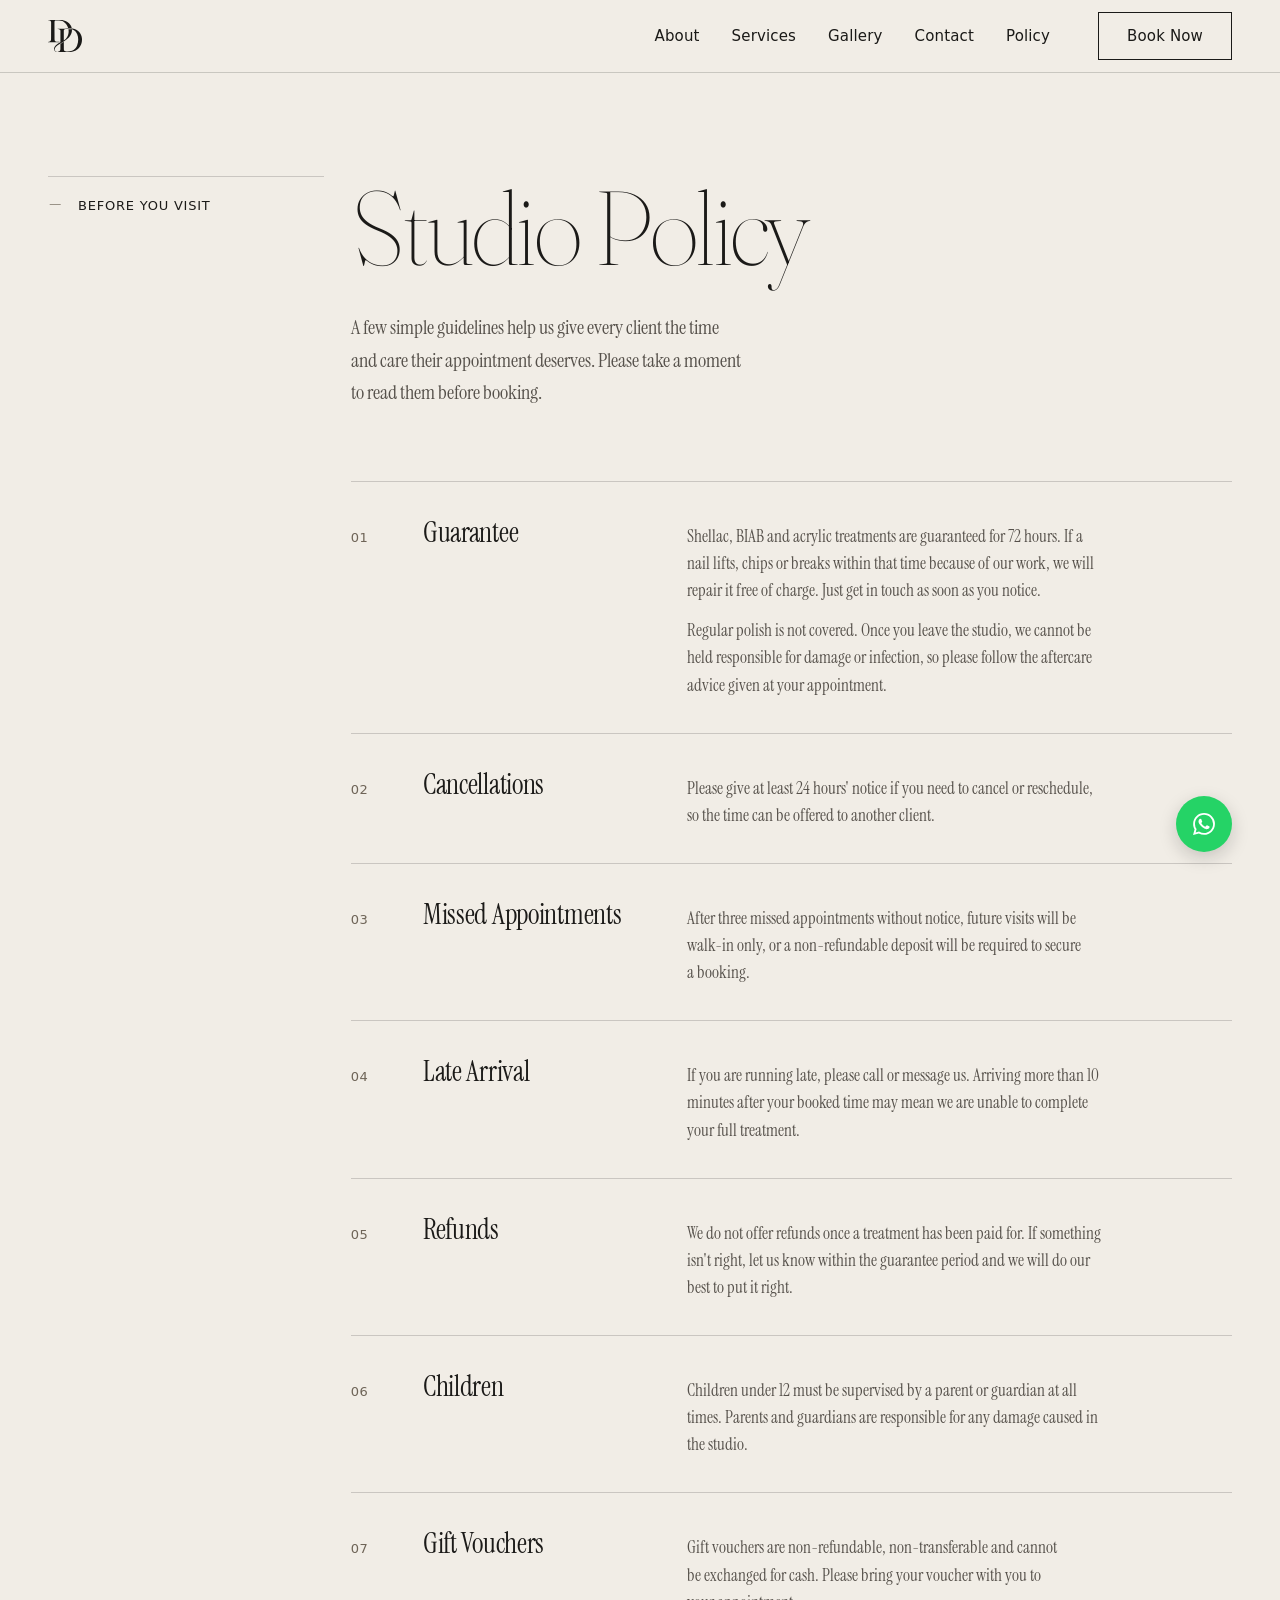
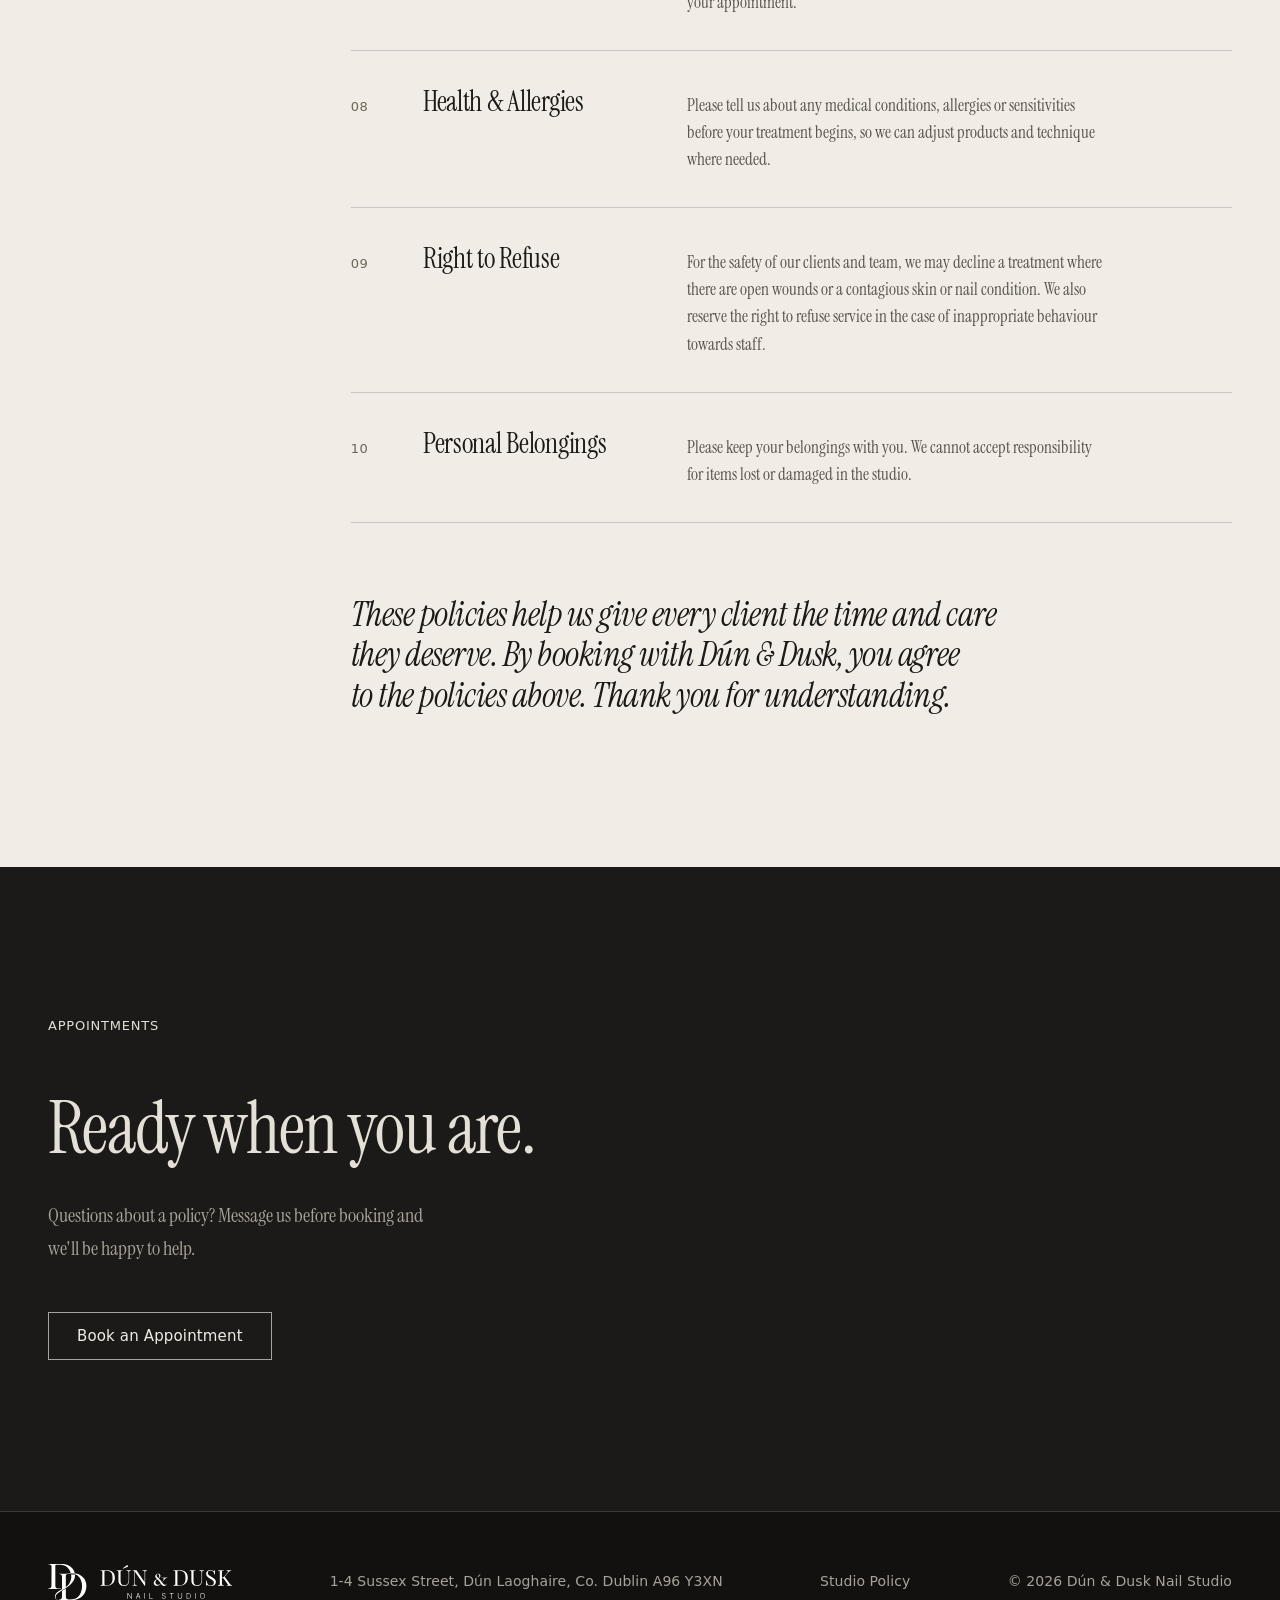
==== policy.html @ 32c09e00 "Initial commit: Dún & Dusk Nail Studio website Co-Authored-By: Claude Opus 5.5 <noreply@anthropic.co" ====
<!DOCTYPE html>
<html lang="en-IE">
<head>
  <meta charset="utf-8">
  <meta name="viewport" content="width=device-width, initial-scale=1">

  <title>Studio Policy | Dún &amp; Dusk Nail Studio, Dún Laoghaire</title>
  <meta name="description" content="Booking, cancellation, guarantee and visit policies for Dún &amp; Dusk Nail Studio in Dún Laoghaire. Please read before your appointment.">
  <meta name="theme-color" content="#1B1A18">
  <link rel="icon" href="assets/icons/favicon.svg" type="image/svg+xml">
  <link rel="icon" href="assets/icons/favicon-32.png" sizes="32x32" type="image/png">
  <link rel="apple-touch-icon" href="assets/icons/apple-touch-icon.png">
  <link rel="canonical" href="https://dunanddusknails.ie/policy.html">

  <link rel="preconnect" href="https://fonts.googleapis.com">
  <link rel="preconnect" href="https://fonts.gstatic.com" crossorigin>
  <link rel="stylesheet" href="https://fonts.googleapis.com/css2?family=Fraunces:opsz,wght@9..144,100&family=Instrument+Serif:ital@0;1&display=swap">
  <!-- General Sans is self-hosted (see @font-face in css/styles.css) -->
  <link rel="preload" href="assets/fonts/GeneralSans-Medium.woff2" as="font" type="font/woff2" crossorigin>

  <link rel="stylesheet" href="css/styles.css">
</head>

<body class="page-policy">
  <a class="skip-link" href="#main">Skip to content</a>

  <!-- ============ HEADER (always solid on this page: no hero) ============ -->
  <header class="site-header is-scrolled" data-header>
    <div class="site-header__inner">
      <a class="logo" href="index.html" aria-label="Dún &amp; Dusk Nail Studio, home">
        <picture class="logo__img logo__img--light"><source media="(max-width: 767px)" srcset="assets/images/symbol-white.svg"><img src="assets/images/logo-white.svg" alt="" width="164" height="32"></picture>
        <picture class="logo__img logo__img--dark"><source media="(max-width: 767px)" srcset="assets/images/symbol-black.svg"><img src="assets/images/logo-black.svg" alt="" width="164" height="32"></picture>
      </a>

      <nav class="nav" aria-label="Primary">
        <button class="nav__toggle" type="button" aria-expanded="false" aria-controls="nav-menu" data-nav-toggle>
          <span class="nav__toggle-label">Menu</span>
          <span class="nav__toggle-icon" aria-hidden="true"></span>
        </button>

        <div class="nav__menu" id="nav-menu" data-nav-menu>
          <ul class="nav__list">
            <li><a class="nav__link" href="index.html#studio">About</a></li>
            <li><a class="nav__link" href="index.html#services">Services</a></li>
            <li><a class="nav__link" href="index.html#gallery">Gallery</a></li>
            <li><a class="nav__link" href="index.html#visit">Contact</a></li>
            <li><a class="nav__link" href="policy.html" aria-current="page">Policy</a></li>
          </ul>
          <a class="btn btn--line nav__book" href="index.html#book" data-book>Book Now</a>
        </div>
      </nav>
    </div>
  </header>

  <main id="main">

    <!-- ============ INTRO ============ -->
    <section class="section section--porcelain page-intro" aria-labelledby="policy-title">
      <div class="container grid">
        <header class="section-head">
          <span class="section-head__num">—</span>
          <span class="section-head__title label">Before You Visit</span>
        </header>

        <h1 class="display-xl page-intro__title reveal" id="policy-title">Studio Policy</h1>

        <p class="body-lg page-intro__text reveal">
          A few simple guidelines help us give every client the time and care their appointment deserves. Please take a moment to read them before booking.
        </p>
      </div>
    </section>

    <!-- ============ POLICY LIST ============
         Edit policies here. Figures (72 hours, 24 hours, 10 minutes, age 12, three missed
         appointments) follow the reference wording: [TBC] confirm with the studio before launch. -->
    <section class="section section--porcelain policy" aria-label="Policies">
      <div class="container grid">
        <ol class="policy-list">
          <li class="policy-list__item reveal">
            <span class="policy-list__num">01</span>
            <h2 class="policy-list__title">Guarantee</h2>
            <div class="policy-list__body">
              <p>Shellac, BIAB and acrylic treatments are guaranteed for 72 hours. If a nail lifts, chips or breaks within that time because of our work, we will repair it free of charge. Just get in touch as soon as you notice.</p>
              <p>Regular polish is not covered. Once you leave the studio, we cannot be held responsible for damage or infection, so please follow the aftercare advice given at your appointment.</p>
            </div>
          </li>

          <li class="policy-list__item reveal">
            <span class="policy-list__num">02</span>
            <h2 class="policy-list__title">Cancellations</h2>
            <div class="policy-list__body">
              <p>Please give at least 24 hours' notice if you need to cancel or reschedule, so the time can be offered to another client.</p>
            </div>
          </li>

          <li class="policy-list__item reveal">
            <span class="policy-list__num">03</span>
            <h2 class="policy-list__title">Missed Appointments</h2>
            <div class="policy-list__body">
              <p>After three missed appointments without notice, future visits will be walk-in only, or a non-refundable deposit will be required to secure a booking.</p>
            </div>
          </li>

          <li class="policy-list__item reveal">
            <span class="policy-list__num">04</span>
            <h2 class="policy-list__title">Late Arrival</h2>
            <div class="policy-list__body">
              <p>If you are running late, please call or message us. Arriving more than 10 minutes after your booked time may mean we are unable to complete your full treatment.</p>
            </div>
          </li>

          <li class="policy-list__item reveal">
            <span class="policy-list__num">05</span>
            <h2 class="policy-list__title">Refunds</h2>
            <div class="policy-list__body">
              <p>We do not offer refunds once a treatment has been paid for. If something isn't right, let us know within the guarantee period and we will do our best to put it right.</p>
            </div>
          </li>

          <li class="policy-list__item reveal">
            <span class="policy-list__num">06</span>
            <h2 class="policy-list__title">Children</h2>
            <div class="policy-list__body">
              <p>Children under 12 must be supervised by a parent or guardian at all times. Parents and guardians are responsible for any damage caused in the studio.</p>
            </div>
          </li>

          <li class="policy-list__item reveal">
            <span class="policy-list__num">07</span>
            <h2 class="policy-list__title">Gift Vouchers</h2>
            <div class="policy-list__body">
              <p>Gift vouchers are non-refundable, non-transferable and cannot be exchanged for cash. Please bring your voucher with you to your appointment.</p>
            </div>
          </li>

          <li class="policy-list__item reveal">
            <span class="policy-list__num">08</span>
            <h2 class="policy-list__title">Health &amp; Allergies</h2>
            <div class="policy-list__body">
              <p>Please tell us about any medical conditions, allergies or sensitivities before your treatment begins, so we can adjust products and technique where needed.</p>
            </div>
          </li>

          <li class="policy-list__item reveal">
            <span class="policy-list__num">09</span>
            <h2 class="policy-list__title">Right to Refuse</h2>
            <div class="policy-list__body">
              <p>For the safety of our clients and team, we may decline a treatment where there are open wounds or a contagious skin or nail condition. We also reserve the right to refuse service in the case of inappropriate behaviour towards staff.</p>
            </div>
          </li>

          <li class="policy-list__item reveal">
            <span class="policy-list__num">10</span>
            <h2 class="policy-list__title">Personal Belongings</h2>
            <div class="policy-list__body">
              <p>Please keep your belongings with you. We cannot accept responsibility for items lost or damaged in the studio.</p>
            </div>
          </li>
        </ol>

        <p class="display-sm policy__agree reveal">These policies help us give every client the time and care they deserve. By booking with Dún &amp; Dusk, you agree to the policies above. Thank you for understanding.</p>
      </div>
    </section>

    <!-- ============ BOOKING ============ -->
    <section class="section section--ink-deep booking" aria-labelledby="booking-title">
      <div class="container booking__inner">
        <header class="section-head section-head--inline">
          <span class="label">Appointments</span>
        </header>
        <h2 class="display-lg booking__title reveal" id="booking-title">Ready when you are.</h2>
        <p class="body-lg booking__text reveal">Questions about a policy? Message us before booking and we'll be happy to help.</p>
        <a class="btn btn--silver booking__cta reveal" href="index.html#book" data-book>Book an Appointment</a>
      </div>
    </section>
  </main>

  <!-- ============ FOOTER ============ -->
  <footer class="site-footer">
    <div class="container site-footer__inner">
      <a class="logo logo--footer" href="index.html" aria-label="Dún &amp; Dusk Nail Studio, home">
        <img class="logo__img" src="assets/images/logo-white.svg" alt="" width="184" height="36">
      </a>
      <p class="label site-footer__folio">1-4 Sussex Street, Dún Laoghaire, Co. Dublin A96 Y3XN</p>
      <a class="label plain-link site-footer__link" href="policy.html" aria-current="page">Studio Policy</a>
      <p class="label site-footer__copy">© <span data-year></span> Dún &amp; Dusk Nail Studio</p>
    </div>
  </footer>

  <a class="wa-float" href="index.html#visit" data-whatsapp aria-label="Message Dún &amp; Dusk on WhatsApp">
    <span class="wa-float__label" aria-hidden="true">Message us</span>
    <span class="wa-float__icon" aria-hidden="true">
      <svg viewBox="0 0 24 24" width="22" height="22" focusable="false"><path fill="currentColor" d="M17.472 14.382c-.297-.149-1.758-.867-2.030-.967-.273-.099-.471-.148-.67.15-.197.297-.767.966-.94 1.164-.173.199-.347.223-.644.075-.297-.15-1.255-.463-2.39-1.475-.883-.788-1.48-1.761-1.653-2.059-.173-.297-.018-.458.13-.606.134-.133.298-.347.446-.52.149-.174.198-.298.298-.497.099-.198.05-.371-.025-.52-.075-.149-.669-1.612-.916-2.207-.242-.579-.487-.5-.669-.51-.173-.008-.371-.01-.57-.01-.198 0-.52.074-.792.372-.272.297-1.04 1.016-1.04 2.479 0 1.462 1.065 2.875 1.213 3.074.149.198 2.096 3.2 5.077 4.487.709.306 1.262.489 1.694.625.712.227 1.36.195 1.871.118.571-.085 1.758-.719 2.006-1.413.248-.694.248-1.289.173-1.413-.074-.124-.272-.198-.57-.347m-5.421 7.403h-.004a9.87 9.87 0 01-5.031-1.378l-.361-.214-3.741.982.998-3.648-.235-.374a9.86 9.86 0 01-1.51-5.26c.001-5.45 4.436-9.884 9.888-9.884 2.64 0 5.122 1.03 6.988 2.898a9.825 9.825 0 012.893 6.994c-.003 5.45-4.437 9.884-9.885 9.884m8.413-18.297A11.815 11.815 0 0012.050 0C5.495 0 .16 5.335.157 11.892c0 2.096.547 4.142 1.588 5.945L.057 24l6.305-1.654a11.882 11.882 0 005.683 1.448h.005c6.554 0 11.89-5.335 11.893-11.893a11.821 11.821 0 00-3.480-8.413Z"/></svg>
    </span>
  </a>

  <script src="js/main.js" defer></script>
</body>
</html>
---- css/styles.css ----
/* =========================================================
   DÚN & DUSK NAIL STUDIO
   1. Design tokens   2. Base   3. Type   4. Layout
   5. Components      6. Sections   7. Motion   8. Responsive
   ========================================================= */

/* ---------- 0. SELF-HOSTED FONTS ----------
   General Sans (Fontshare, ITF Free Font License), served from our own domain
   so no visitor data goes to a third-party font CDN. */
@font-face {
  font-family: "General Sans";
  src: url("../assets/fonts/GeneralSans-Regular.woff2") format("woff2");
  font-weight: 400;
  font-style: normal;
  font-display: swap;
}
@font-face {
  font-family: "General Sans";
  src: url("../assets/fonts/GeneralSans-Medium.woff2") format("woff2");
  font-weight: 500;
  font-style: normal;
  font-display: swap;
}

/* ---------- 1. DESIGN TOKENS (edit the palette here) ---------- */
:root {
  /* Ink: deep black / charcoal, never flat pure black */
  --ink-950: #121110;
  --ink-900: #1b1a18;
  --ink-800: #2a2826;
  --ink-700: #3a3734;

  /* Smoky oak: muted, not orange or rustic */
  --oak-600: #6e6457;
  --oak-500: #857a6c;
  --oak-300: #b4a99a;
  --oak-200: #d6cdc0;

  /* Porcelain: warm off-white */
  --porcelain-50: #f7f4ef;
  --porcelain: #f1ede6;
  --porcelain-dim: #e4dfd7; /* body text on dark surfaces */

  /* Antique silver: accents only */
  --silver: #a3a3a0;
  --silver-700: #6f706d;

  /* Semantic roles */
  --text-on-light: var(--ink-900);
  --text-muted-on-light: #55504a;
  --text-on-dark: var(--porcelain-dim);
  --text-muted-on-dark: #a8a29a;
  --rule-on-light: rgba(27, 26, 24, 0.18);
  --rule-on-dark: rgba(163, 163, 160, 0.28);
  --focus: var(--oak-600);

  /* Typography: one serif (Instrument Serif, 400 + italic) for display and body */
  --font-display: "Instrument Serif", Georgia, "Times New Roman", serif;
  --font-body: "Instrument Serif", Georgia, "Times New Roman", serif;
  --font-h1: "Fraunces", "Instrument Serif", Georgia, serif; /* H1 only, weight 100 */
  --font-ui: "General Sans", ui-sans-serif, system-ui, -apple-system, "Segoe UI", Roboto, "Helvetica Neue", Arial, sans-serif;

  /* Fluid type scale */
  --fs-display-xl: clamp(3rem, 1.6rem + 6.2vw, 7.5rem);
  --fs-display-lg: clamp(2.4rem, 1.5rem + 3.8vw, 5rem);
  --fs-display-md: clamp(1.7rem, 1.2rem + 2vw, 3.1rem);
  --fs-display-sm: clamp(1.45rem, 1.15rem + 1.2vw, 2.2rem);
  --fs-body-lg: clamp(1.08rem, 1rem + 0.3vw, 1.25rem);
  --fs-body: 1.0625rem;
  --fs-eyebrow: 0.8125rem; /* 13px: uppercase section labels, hero kicker */
  --fs-label: 0.875rem;    /* 14px: sentence-case labels, footer */
  --fs-caption: 0.875rem;  /* 14px */
  --fs-small: 0.9375rem;   /* 15px: buttons, nav, links, supporting text */

  /* Spacing (8pt based) */
  --space-1: 0.5rem;
  --space-2: 1rem;
  --space-3: 1.5rem;
  --space-4: 2rem;
  --space-5: 3rem;
  --space-6: 4.5rem;
  --space-7: 6.5rem;
  --space-8: clamp(5rem, 3rem + 8vw, 10rem);

  /* Layout */
  --max-width: 1440px;
  --gutter: clamp(1.25rem, 0.6rem + 3vw, 3.5rem);
  --col-gap: clamp(1rem, 0.5rem + 1.5vw, 2rem);
  --header-h: 4.5rem;

  /* Motion */
  --ease: cubic-bezier(0.22, 0.61, 0.36, 1);
  --dur-fast: 300ms;
  --dur: 700ms;
  --dur-slow: 1100ms;
}

/* ---------- 2. BASE ---------- */
*, *::before, *::after { box-sizing: border-box; }

html {
  -webkit-text-size-adjust: 100%;
  scroll-behavior: smooth;
  scroll-padding-top: var(--header-h);
}

body {
  margin: 0;
  background: var(--porcelain);
  color: var(--text-on-light);
  font-family: var(--font-body);
  font-size: var(--fs-body);
  font-weight: 400;
  line-height: 1.6;
  font-optical-sizing: auto;
  -webkit-font-smoothing: antialiased;
  text-rendering: optimizeLegibility;
}

img, picture, svg { display: block; max-width: 100%; height: auto; }
a { color: inherit; }
h1, h2, h3, p, dl, dd, ol, ul, figure, address { margin: 0; }
ol, ul { padding: 0; list-style: none; }
address { font-style: normal; }

:focus-visible {
  outline: 2px solid var(--focus);
  outline-offset: 3px;
}
.section--ink :focus-visible,
.section--ink-deep :focus-visible,
.section--night :focus-visible,
.hero :focus-visible,
.site-footer :focus-visible { outline-color: var(--silver); }

.skip-link {
  position: absolute;
  left: var(--gutter);
  top: -100px;
  z-index: 100;
  padding: var(--space-1) var(--space-2);
  background: var(--ink-900);
  color: var(--porcelain);
  font-family: var(--font-ui);
  font-size: var(--fs-label);
  font-weight: 500;
}
.skip-link:focus { top: var(--space-2); }

/* ---------- 3. TYPOGRAPHY ---------- */
.display-xl, .display-lg, .display-md, .display-sm {
  font-family: var(--font-display);
  font-weight: 400;
  letter-spacing: -0.015em;
  text-wrap: balance;
}
.display-xl { font-size: var(--fs-display-xl); line-height: 0.98; letter-spacing: -0.025em; }
.display-lg { font-size: var(--fs-display-lg); line-height: 1.04; }
.display-md { font-size: var(--fs-display-md); line-height: 1.22; }
.display-sm { font-size: var(--fs-display-sm); line-height: 1.2; }

/* All H1s: Fraunces Thin (100). Instrument Serif has no thin cut. */
h1, h1.display-xl, h1.display-lg {
  font-family: var(--font-h1);
  font-weight: 100;
  font-optical-sizing: auto;
}

.body-lg { font-size: var(--fs-body-lg); line-height: 1.65; text-wrap: pretty; }

/* Small UI text: sentence case, weight + colour for hierarchy (no caps, no wide tracking) */
.label {
  font-family: var(--font-ui);
  font-size: var(--fs-label);
  font-weight: 500;
  letter-spacing: 0.005em;
  line-height: 1.4;
}
/* Uppercase is kept only for numbered section labels and the hero kicker */
.section-head .label,
.hero__kicker {
  font-size: var(--fs-eyebrow);
  text-transform: uppercase;
  letter-spacing: 0.06em;
}

.caption {
  margin-top: var(--space-1);
  font-family: var(--font-ui);
  font-size: var(--fs-caption);
  letter-spacing: 0;
  color: var(--text-muted-on-light);
}

/* ---------- 4. LAYOUT ---------- */
.container {
  width: 100%;
  max-width: var(--max-width);
  margin-inline: auto;
  padding-inline: var(--gutter);
}

.grid {
  display: grid;
  grid-template-columns: repeat(12, minmax(0, 1fr));
  column-gap: var(--col-gap);
}

.section { padding-block: var(--space-8); position: relative; }

/* Day to dusk: each section steps one tone darker */
.section--porcelain { background: var(--porcelain); }
.section--oak-light { background: var(--oak-200); }
.section--oak       { background: var(--oak-300); }
.section--ink       { background: var(--ink-800); color: var(--text-on-dark); }
.section--ink-deep  { background: var(--ink-900); color: var(--text-on-dark); }
.section--night     { background: var(--ink-950); color: var(--text-on-dark); }

.section--ink .caption,
.section--ink-deep .caption,
.section--night .caption { color: var(--text-muted-on-dark); }

/* Section heading: number + label, magazine style */
.section-head {
  grid-column: 1 / span 3;
  display: flex;
  align-items: baseline;
  gap: var(--space-2);
  padding-top: var(--space-2);
  border-top: 1px solid var(--rule-on-light);
  align-self: start;
}
.section--ink .section-head,
.section--ink-deep .section-head,
.section--night .section-head { border-color: var(--rule-on-dark); }

.section-head--inline { border-top: 0; padding-top: 0; grid-column: auto; }

.section-head__num {
  font-family: var(--font-display);
  font-size: 1.25rem;
  line-height: 1;
  color: var(--oak-600);
}
.section--ink .section-head__num,
.section--ink-deep .section-head__num,
.section--night .section-head__num { color: var(--silver); }

/* Aspect ratio helpers */
.ratio-4x5  { aspect-ratio: 4 / 5; }
.ratio-3x4  { aspect-ratio: 3 / 4; }
.ratio-16x10 { aspect-ratio: 16 / 10; }

/* ---------- 5. COMPONENTS ---------- */

/* Image placeholder: delete once real photography is in */
.ph {
  position: relative;
  width: 100%;
  height: 100%;
  overflow: hidden;
  display: flex;
  align-items: flex-end;
  padding: var(--space-2);
  isolation: isolate;
}
.ph::after { /* fine grain so blocks read as material, not flat UI */
  content: "";
  position: absolute;
  inset: 0;
  z-index: -1;
  opacity: 0.22;
  background-image: url("data:image/svg+xml,%3Csvg xmlns='http://www.w3.org/2000/svg' width='160' height='160'%3E%3Cfilter id='n'%3E%3CfeTurbulence type='fractalNoise' baseFrequency='.9' numOctaves='2' stitchTiles='stitch'/%3E%3C/filter%3E%3Crect width='100%25' height='100%25' filter='url(%23n)' opacity='.5'/%3E%3C/svg%3E");
  mix-blend-mode: overlay;
}
.ph--dusk  { background: linear-gradient(115deg, #3a3631 0%, #24221f 45%, #151413 100%); }
.ph--stone { background: linear-gradient(160deg, #e6e0d6 0%, #cfc6b8 100%); }
.ph--warm  { background: linear-gradient(135deg, #8a7f71 0%, #5e554a 100%); }
.ph--night { background: linear-gradient(150deg, #3d3a36 0%, #222120 100%); }
.ph--map   { background: #1f1e1c; }
.ph__label {
  font-family: var(--font-ui);
  font-size: var(--fs-eyebrow);
  letter-spacing: 0.01em;
  color: rgba(241, 237, 230, 0.6);
}
.ph--stone .ph__label { color: rgba(27, 26, 24, 0.55); }

/* Buttons: square corners, hairline, no glow */
.btn {
  display: inline-flex;
  align-items: center;
  justify-content: center;
  min-height: 48px;
  padding: 0 1.75rem;
  font-family: var(--font-ui);
  font-size: var(--fs-small);
  font-weight: 500;
  letter-spacing: 0.01em;
  text-decoration: none;
  border: 1px solid currentColor;
  background: transparent;
  transition: background-color var(--dur-fast) var(--ease),
              color var(--dur-fast) var(--ease),
              border-color var(--dur-fast) var(--ease);
}
.btn--line  { color: var(--ink-900); }
.btn--line:hover  { background: var(--ink-900); color: var(--porcelain); border-color: var(--ink-900); }
.btn--light { color: var(--porcelain); border-color: rgba(241, 237, 230, 0.7); }
.btn--light:hover { background: var(--porcelain); color: var(--ink-900); border-color: var(--porcelain); }
.btn--silver { color: var(--porcelain); border-color: var(--silver); }
.btn--silver:hover { background: var(--silver); color: var(--ink-950); }

/* Text link with drawn underline */
.text-link {
  display: inline-flex;
  gap: 0.5em;
  font-family: var(--font-ui);
  font-size: var(--fs-small);
  font-weight: 500;
  letter-spacing: 0.01em;
  text-decoration: none;
  padding-bottom: 4px;
  background: linear-gradient(currentColor, currentColor) left bottom / 100% 1px no-repeat;
  transition: background-size var(--dur) var(--ease);
}
.text-link:hover { background-size: 0% 1px; background-position: right bottom; }

.plain-link { text-decoration: none; background: linear-gradient(currentColor, currentColor) left bottom / 0% 1px no-repeat; transition: background-size var(--dur) var(--ease); }
.plain-link:hover { background-size: 100% 1px; }

/* Logo */
.logo { display: inline-flex; align-items: center; text-decoration: none; min-height: 44px; }
.logo__img { display: block; height: 32px; width: auto; }
/* Header logo is a <picture>: full logo on desktop, DD symbol only on mobile */
.logo__img img { display: block; height: 100%; width: auto; }
.logo--footer .logo__img { height: 36px; }
.logo__img--dark { display: none; }
.site-header.is-scrolled .logo__img--light { display: none; }
.site-header.is-scrolled .logo__img--dark { display: block; }
body.menu-open .site-header .logo__img--light { display: block; }
body.menu-open .site-header .logo__img--dark { display: none; }

/* ---------- Header / nav ---------- */
.site-header {
  position: fixed;
  inset: 0 0 auto 0;
  z-index: 50;
  color: var(--porcelain);
  transition: background-color var(--dur) var(--ease), color var(--dur) var(--ease), border-color var(--dur) var(--ease);
  border-bottom: 1px solid transparent;
}
.site-header.is-scrolled {
  background: rgba(241, 237, 230, 0.94);
  -webkit-backdrop-filter: blur(6px);
  backdrop-filter: blur(6px);
  color: var(--ink-900);
  border-bottom-color: var(--rule-on-light);
}
.site-header__inner {
  max-width: var(--max-width);
  margin-inline: auto;
  padding-inline: var(--gutter);
  height: var(--header-h);
  display: flex;
  align-items: center;
  justify-content: space-between;
}

.nav__menu { display: flex; align-items: center; gap: var(--space-5); }
.nav__list { display: flex; gap: var(--space-4); }
.nav__link {
  font-family: var(--font-ui);
  font-size: var(--fs-small);
  font-weight: 500;
  letter-spacing: 0.01em;
  text-decoration: none;
  padding-block: 0.75rem;
  background: linear-gradient(currentColor, currentColor) left 70% / 0% 1px no-repeat;
  transition: background-size var(--dur) var(--ease);
}
.nav__link:hover { background-size: 100% 1px; }

.site-header:not(.is-scrolled) .nav__book { color: var(--porcelain); border-color: rgba(241, 237, 230, 0.7); }
.site-header:not(.is-scrolled) .nav__book:hover { background: var(--porcelain); color: var(--ink-900); }

.nav__toggle {
  display: none;
  align-items: center;
  gap: 0.75rem;
  min-height: 44px;
  padding: 0;
  background: none;
  border: 0;
  color: inherit;
  font-family: var(--font-ui);
  font-size: var(--fs-small);
  font-weight: 500;
  letter-spacing: 0.01em;
  cursor: pointer;
}
.nav__toggle-icon,
.nav__toggle-icon::before {
  display: block;
  width: 22px;
  height: 1px;
  background: currentColor;
  transition: transform var(--dur-fast) var(--ease);
}
.nav__toggle-icon { position: relative; transform: translateY(-3px); }
.nav__toggle-icon::before { content: ""; position: absolute; top: 6px; }
.nav__toggle[aria-expanded="true"] .nav__toggle-icon { transform: translateY(0) rotate(45deg); }
.nav__toggle[aria-expanded="true"] .nav__toggle-icon::before { transform: translateY(-6px) rotate(-90deg); }

/* ---------- 6. SECTIONS ---------- */

/* Hero */
.hero {
  position: relative;
  min-height: 100svh;
  display: flex;
  align-items: flex-end;
  color: var(--porcelain);
  background: var(--ink-950);
  overflow: hidden;
}
.hero__media, .hero__img {
  position: absolute;
  inset: 0;
  width: 100%;
  height: 100%;
  object-fit: cover;
}
.hero__media .ph__label { position: absolute; top: calc(var(--header-h) + var(--space-3)); left: var(--gutter); }
.hero::after { /* legibility shade, bottom-left only */
  content: "";
  position: absolute;
  inset: 0;
  background: linear-gradient(to top, rgba(18, 17, 16, 0.6) 0%, rgba(18, 17, 16, 0) 55%);
  pointer-events: none;
}
.hero__content {
  position: relative;
  z-index: 1;
  width: 100%;
  max-width: var(--max-width);
  margin-inline: auto;
  padding: 0 var(--gutter) clamp(3rem, 2rem + 5vw, 6rem);
}
.hero__kicker { margin-bottom: var(--space-3); color: rgba(241, 237, 230, 0.8); }
.hero__title { max-width: 11ch; margin-bottom: var(--space-5); }
.hero__folio {
  position: absolute;
  z-index: 1;
  right: var(--gutter);
  bottom: clamp(3rem, 2rem + 5vw, 6rem);
  color: rgba(241, 237, 230, 0.6);
  writing-mode: vertical-rl;
}

.line { display: block; overflow: hidden; padding-bottom: 0.06em; }
.line__inner { display: block; }

/* Studio */
.studio { row-gap: var(--space-5); }
.studio .grid { row-gap: var(--space-6); }
.studio__statement { grid-column: 4 / span 8; text-wrap: pretty; }
.studio__figure { grid-column: 2 / span 4; grid-row: 2; }
/* Photo is shot on white: multiply lets white take on the porcelain section colour */
.studio__img { width: 100%; height: auto; object-fit: cover; mix-blend-mode: multiply; }
.studio__body {
  grid-column: 6 / -1;
  grid-row: 2;
  align-self: end;
  color: var(--text-muted-on-light);
  max-width: 580px;
  margin-inline: auto;
}

/* Services index */
.services .grid { row-gap: var(--space-5); }
.services__intro { grid-column: 4 / span 6; }
.service-index {
  grid-column: 4 / span 9;
  grid-row: 3;
  counter-reset: none;
  border-top: 1px solid var(--rule-on-light);
}
.service-index__item { border-bottom: 1px solid var(--rule-on-light); }
.service-index__row {
  display: grid;
  grid-template-columns: 3rem minmax(0, 1fr) auto;
  align-items: baseline;
  gap: var(--space-3);
  padding-block: clamp(1.1rem, 0.8rem + 1vw, 1.75rem);
  transition: padding-left var(--dur) var(--ease);
}
.service-index__num { font-family: var(--font-ui); font-size: var(--fs-eyebrow); font-weight: 500; letter-spacing: 0.04em; color: var(--oak-600); }
.service-index__name { font-family: var(--font-display); font-size: var(--fs-display-sm); line-height: 1.15; }
.service-index__note { font-size: 0.9375rem; color: var(--text-muted-on-light); text-align: right; }
/* Rows aren't links; the indent just pairs the hovered row with its preview image */
.service-index__row:hover { padding-left: var(--space-2); }

.services__preview {
  grid-column: 1 / span 3;
  grid-row: 3;
  align-self: start;
  position: sticky;
  top: calc(var(--header-h) + var(--space-4));
  opacity: 0;
  transform: translateY(8px);
  transition: opacity var(--dur) var(--ease), transform var(--dur) var(--ease);
  pointer-events: none;
}
.services__preview.is-active { opacity: 1; transform: none; }
.services__preview img { width: 100%; height: auto; object-fit: cover; }
.services__preview .caption { margin-top: var(--space-2); }
.services__more { grid-column: 4 / span 9; grid-row: 4; justify-self: start; }

/* Experience */
.experience { padding-block: 0; }
.experience__grid { display: grid; grid-template-columns: 1fr 1fr; min-height: 100svh; }
.experience__media { position: relative; min-height: 60svh; }
.experience__media .ph { position: absolute; inset: 0; }
.experience__img { position: absolute; inset: 0; width: 100%; height: 100%; object-fit: cover; }
.experience__content {
  display: flex;
  flex-direction: column;
  justify-content: space-between;
  gap: var(--space-6);
  padding: var(--space-8) var(--gutter);
}
.experience__title { max-width: 12ch; }
.craft-notes { display: grid; gap: 0; border-top: 1px solid var(--rule-on-light); }
.craft-notes__item {
  display: grid;
  grid-template-columns: 9rem 1fr;
  gap: var(--space-3);
  padding-block: var(--space-3);
  border-bottom: 1px solid var(--rule-on-light);
}
.craft-notes dd { color: var(--ink-800); max-width: 40ch; }

/* Gallery */
.gallery__head {
  display: flex;
  justify-content: space-between;
  align-items: baseline;
  gap: var(--space-3);
  margin-bottom: var(--space-6);
  padding-top: var(--space-2);
  border-top: 1px solid var(--rule-on-dark);
}
/* Single rolling row: slow auto-scroll, pauses on hover/touch, swipeable */
.gallery__track {
  display: flex;
  gap: var(--col-gap);
  overflow-x: auto;
  scrollbar-width: none;
}
.gallery__track::-webkit-scrollbar { display: none; }
.gallery__item { flex: 0 0 auto; }
/* Same height, mixed widths: 3:4 portrait by default, 1:1 square as a modifier */
.gallery__item :is(img, video) { display: block; height: clamp(280px, 30vw, 420px); width: auto; max-width: none; aspect-ratio: 3 / 4; object-fit: cover; }
.gallery__item--square :is(img, video) { aspect-ratio: 1 / 1; }

/* Booking */
.booking__inner { display: grid; justify-items: start; gap: var(--space-4); }
.booking__title { margin-top: var(--space-3); }
.booking__text { max-width: 44ch; color: var(--text-muted-on-dark); }
.booking__cta { margin-top: var(--space-2); }

/* Visit */
.visit .grid { row-gap: var(--space-5); }
.visit__details {
  grid-column: 4 / span 5;
  display: grid;
  gap: var(--space-5);
}
.visit__block { display: grid; gap: var(--space-2); justify-items: start; }
/* Heading: brighter + medium weight; details: muted. Hierarchy without caps. */
.visit__block .label { font-size: var(--fs-small); color: var(--porcelain); }
.visit__block address,
.visit__block p,
.hours { color: var(--text-muted-on-dark); }
.hours { display: grid; gap: 0.35rem; min-width: min(100%, 22rem); }
.hours div { display: flex; justify-content: space-between; gap: var(--space-3); border-bottom: 1px solid var(--rule-on-dark); padding-bottom: 0.35rem; }
.visit__map { grid-column: 9 / span 4; align-self: start; display: block; }
.visit__map iframe { display: block; width: 100%; height: 100%; border: 0; }

/* Policy page */
.page-intro { padding-top: calc(var(--header-h) + var(--space-7)); padding-bottom: var(--space-6); }
.page-intro .grid { row-gap: var(--space-4); }
.page-intro__title { grid-column: 4 / span 9; }
.page-intro__text { grid-column: 4 / span 6; color: var(--text-muted-on-light); max-width: 44ch; }

.policy { padding-top: 0; }
.policy-list { grid-column: 4 / span 9; border-top: 1px solid var(--rule-on-light); }
.policy-list__item {
  display: grid;
  grid-template-columns: 3rem minmax(0, 15rem) minmax(0, 1fr);
  align-items: baseline;
  gap: var(--space-3);
  padding-block: clamp(1.4rem, 1rem + 1.4vw, 2.4rem);
  border-bottom: 1px solid var(--rule-on-light);
}
.policy-list__num { font-family: var(--font-ui); font-size: var(--fs-eyebrow); font-weight: 500; letter-spacing: 0.04em; color: var(--oak-600); }
.policy-list__title {
  font-family: var(--font-display);
  font-weight: 400;
  font-size: clamp(1.3rem, 1.1rem + 0.8vw, 1.75rem);
  line-height: 1.2;
  letter-spacing: -0.01em;
}
.policy-list__body { color: var(--text-muted-on-light); max-width: 52ch; text-wrap: pretty; }
.policy-list__body p + p { margin-top: 0.75em; }
.policy__agree { grid-column: 4 / span 7; margin-top: var(--space-6); font-style: italic; }

.inline-link { text-decoration: underline; text-decoration-thickness: 1px; text-underline-offset: 0.2em; }
.inline-link:hover { color: var(--porcelain); }

/* Footer */
.site-footer {
  background: var(--ink-950);
  color: var(--text-muted-on-dark);
  border-top: 1px solid var(--rule-on-dark);
}
.site-footer__inner {
  display: flex;
  flex-wrap: wrap;
  align-items: center;
  justify-content: space-between;
  gap: var(--space-3);
  padding-block: var(--space-5);
}
.logo--footer { color: var(--porcelain); }

/* Mobile booking bar */
.book-bar {
  position: fixed;
  inset: auto 0 0 0;
  z-index: 40;
  display: none;
  padding: 0.75rem var(--gutter) calc(0.75rem + env(safe-area-inset-bottom));
  background: rgba(18, 17, 16, 0.94);
  border-top: 1px solid var(--rule-on-dark);
  transform: translateY(100%);
  transition: transform var(--dur) var(--ease);
}
.book-bar.is-visible { transform: none; }
.book-bar__btn { width: 100%; }

/* Floating WhatsApp button: WhatsApp green with white glyph */
.wa-float {
  position: fixed;
  right: var(--gutter);
  bottom: var(--gutter);
  z-index: 45;
  display: inline-flex;
  align-items: center;
  gap: 0.75rem;
  text-decoration: none;
  color: var(--porcelain);
  pointer-events: none; /* only the icon is clickable, not the hidden label area */
  transition: bottom var(--dur) var(--ease), opacity var(--dur-fast) var(--ease);
}
.wa-float__icon { pointer-events: auto; }
.wa-float__icon {
  display: grid;
  place-items: center;
  width: 56px;
  height: 56px;
  border-radius: 50%;
  background: #25D366;
  color: #fff;
  box-shadow: 0 6px 18px rgba(18, 17, 16, 0.18);
  transition: background-color var(--dur-fast) var(--ease), color var(--dur-fast) var(--ease);
}
.wa-float:hover .wa-float__icon,
.wa-float:focus-visible .wa-float__icon { background: #1DA851; color: #fff; }

/* "Message us" label slides out on desktop hover */
.wa-float__label {
  font-family: var(--font-ui);
  font-size: var(--fs-small);
  font-weight: 500;
  letter-spacing: 0.01em;
  padding: 0.55rem 0.9rem;
  background: var(--ink-900);
  border: 1px solid var(--rule-on-dark);
  opacity: 0;
  transform: translateX(8px);
  pointer-events: none;
  transition: opacity var(--dur-fast) var(--ease), transform var(--dur-fast) var(--ease);
}
.wa-float:hover .wa-float__label,
.wa-float:focus-visible .wa-float__label { opacity: 1; transform: none; }

/* Gentle float: 4px drift, switched off for reduced motion */
.js-motion .wa-float__icon { animation: wa-drift 4.5s var(--ease) infinite alternate; }
@keyframes wa-drift {
  from { transform: translateY(0); }
  to   { transform: translateY(-4px); }
}

/* ---------- 7. MOTION ---------- */
/* Only hide content when JS is running and motion is allowed */
.js-motion .reveal { opacity: 0; transform: translateY(8px); transition: opacity var(--dur) var(--ease), transform var(--dur) var(--ease); }
.js-motion .reveal.is-visible { opacity: 1; transform: none; }

/* Clip the media inside, not the figure: a fully clipped figure never registers with IntersectionObserver */
.js-motion .reveal-media > :not(figcaption) { clip-path: inset(0 0 100% 0); transition: clip-path var(--dur-slow) var(--ease), transform var(--dur-slow) var(--ease); }
.js-motion .reveal-media.is-visible > :not(figcaption) { clip-path: inset(0 0 0 0); }

/* Hero entrance */
.js-motion .hero__media { transform: scale(1.04); transition: transform 1800ms var(--ease); }
.js-motion .hero .line__inner { transform: translateY(105%); transition: transform var(--dur-slow) var(--ease); }
.js-motion .hero .line:nth-child(2) .line__inner { transition-delay: 120ms; }
.js-motion .hero__kicker,
.js-motion .hero__cta { opacity: 0; transition: opacity var(--dur) var(--ease) 500ms; }
.js-motion .hero.is-loaded .hero__media { transform: none; }
.js-motion .hero.is-loaded .line__inner { transform: none; }
.js-motion .hero.is-loaded .hero__kicker,
.js-motion .hero.is-loaded .hero__cta { opacity: 1; }

@media (prefers-reduced-motion: reduce) {
  html { scroll-behavior: auto; }
  *, *::before, *::after { transition-duration: 0.01ms !important; animation-duration: 0.01ms !important; }
}

/* ---------- 8. RESPONSIVE ---------- */
@media (max-width: 1023px) {
  .section-head { grid-column: 1 / -1; margin-bottom: var(--space-2); }
  .studio__statement { grid-column: 1 / -1; }
  .studio__figure { grid-column: 1 / span 7; grid-row: auto; }
  .studio__body { grid-column: 1 / span 10; grid-row: auto; }
  .services__intro { grid-column: 1 / -1; }
  .services__preview { display: none; }
  .service-index { grid-column: 1 / -1; grid-row: auto; }
  .services__more { grid-column: 1 / -1; grid-row: auto; }
  .visit__details { grid-column: 1 / span 7; }
  .visit__map { grid-column: 8 / span 5; }
  .page-intro__title, .page-intro__text, .policy-list, .policy__agree { grid-column: 1 / -1; }
}

@media (max-width: 767px) {
  :root { --header-h: 4rem; }
  .site-header .logo__img { height: 34px; } /* symbol only, see <picture> in header */

  /* Mobile menu */
  .nav__toggle { display: inline-flex; }
  .nav__menu {
    position: fixed;
    inset: 0;
    z-index: -1;
    flex-direction: column;
    justify-content: center;
    align-items: flex-start;
    gap: var(--space-6);
    padding: var(--header-h) var(--gutter) var(--space-6);
    background: var(--ink-950);
    color: var(--porcelain);
    opacity: 0;
    visibility: hidden;
    transition: opacity var(--dur) var(--ease), visibility 0s linear var(--dur);
  }
  .nav__menu.is-open { opacity: 1; visibility: visible; transition: opacity var(--dur) var(--ease); }
  .nav__list { flex-direction: column; gap: var(--space-2); }
  .nav__link {
    font-family: var(--font-display);
    font-size: 2.4rem;
    letter-spacing: -0.01em;
    text-transform: none;
    font-weight: 400;
  }
  .nav__menu .nav__book { color: var(--porcelain); border-color: var(--silver); }
  body.menu-open { overflow: hidden; }
  body.menu-open .site-header { color: var(--porcelain); background: transparent; border-bottom-color: transparent; -webkit-backdrop-filter: none; backdrop-filter: none; }
  .site-header.is-scrolled .nav__menu .nav__book:hover { background: var(--silver); color: var(--ink-950); }

  .hero__folio { display: none; }
  .hero__title { max-width: 9ch; }

  .studio__figure { grid-column: 1 / span 10; }
  .studio__body { grid-column: 1 / -1; max-width: 100%; }

  .service-index__row { grid-template-columns: 2rem minmax(0, 1fr); row-gap: 0.25rem; }
  .service-index__note { grid-column: 2; grid-row: 2; text-align: left; font-size: 0.875rem; }

  .experience__grid { grid-template-columns: 1fr; min-height: 0; }
  .experience__media { min-height: 70svh; }
  .experience__content { padding-block: var(--space-7); }
  .craft-notes__item { grid-template-columns: 1fr; gap: var(--space-1); }

  .gallery__head { flex-direction: column; }

  .visit__details, .visit__map { grid-column: 1 / -1; }

  .page-intro { padding-top: calc(var(--header-h) + var(--space-6)); }
  .policy-list__item { grid-template-columns: 2rem minmax(0, 1fr); row-gap: var(--space-1); }
  .policy-list__body { grid-column: 2; }

  .book-bar { display: block; }
  .wa-float { right: 1rem; bottom: 1rem; }
  .wa-float__label { display: none; }
  body.book-bar-on .wa-float { bottom: calc(4.75rem + env(safe-area-inset-bottom)); } /* sit above the Book bar */
  body.menu-open .wa-float { opacity: 0; pointer-events: none; }
  .site-footer { padding-bottom: 5rem; }
}
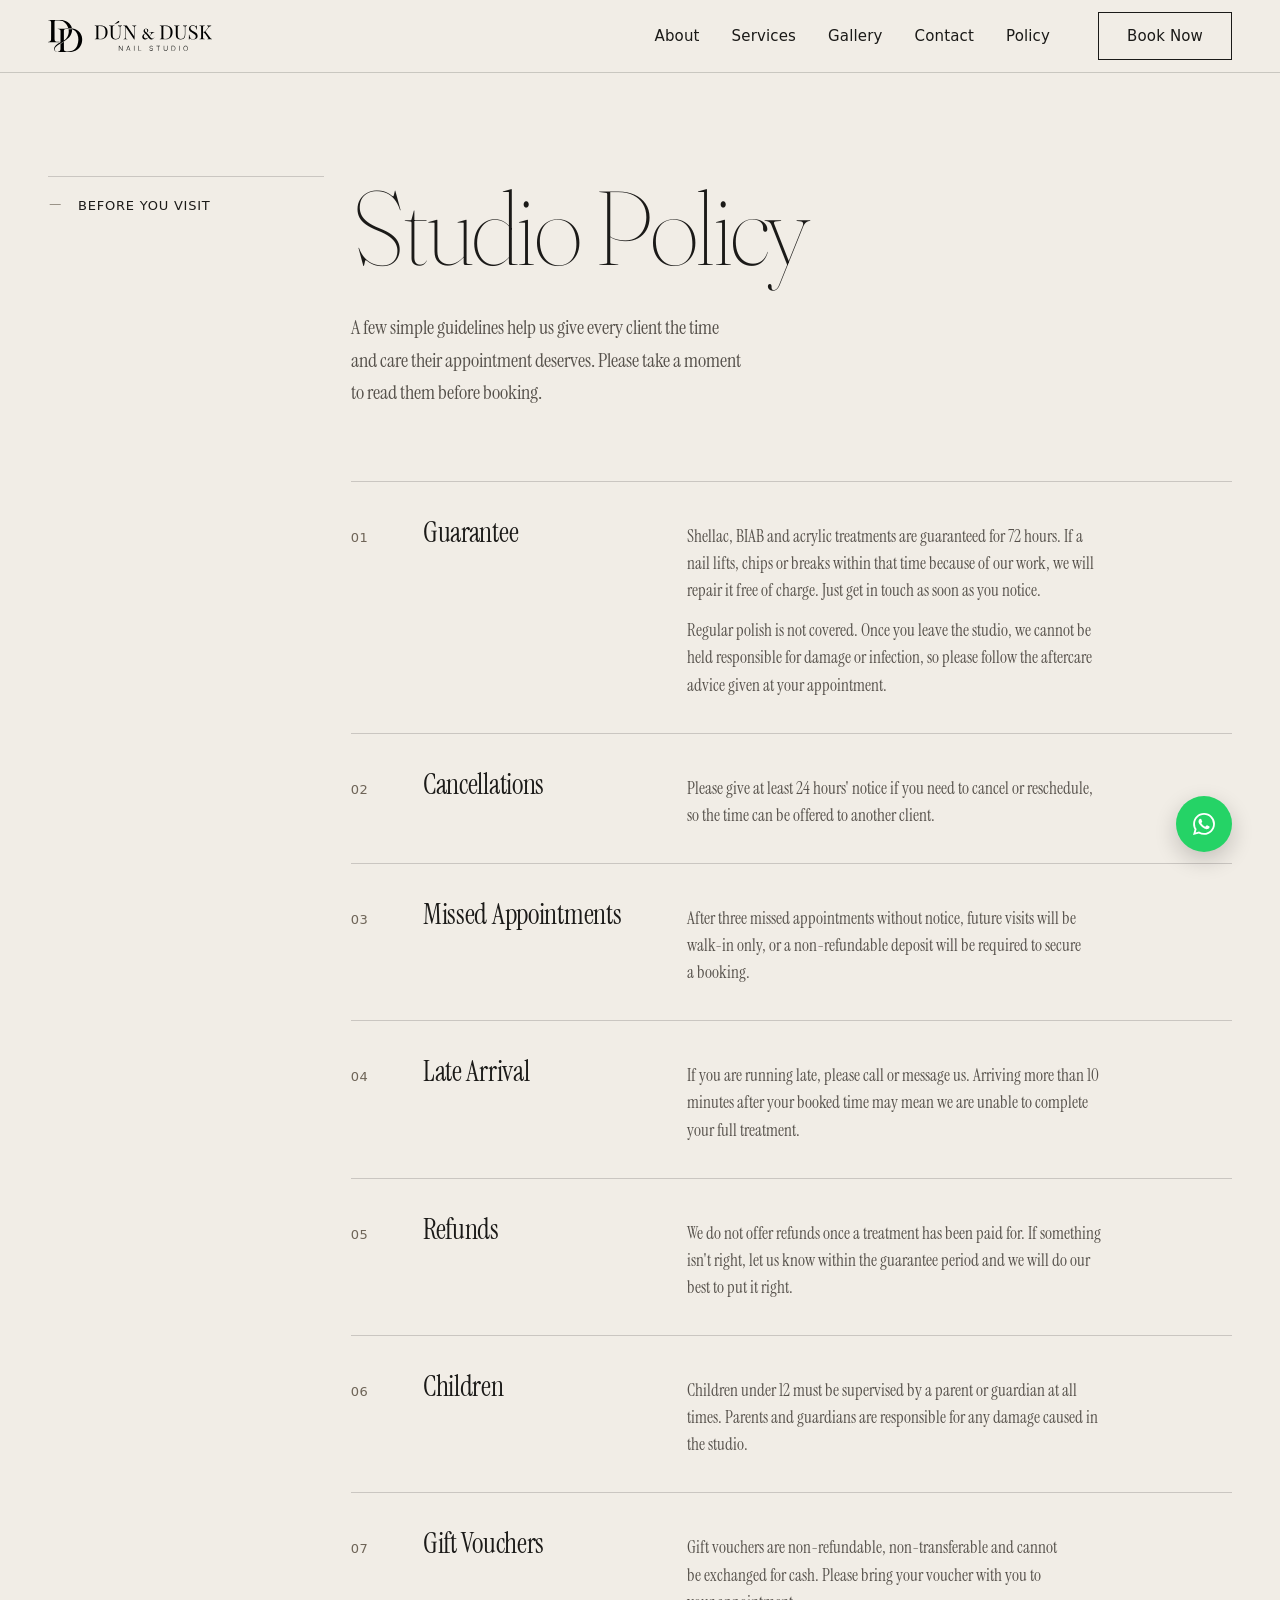
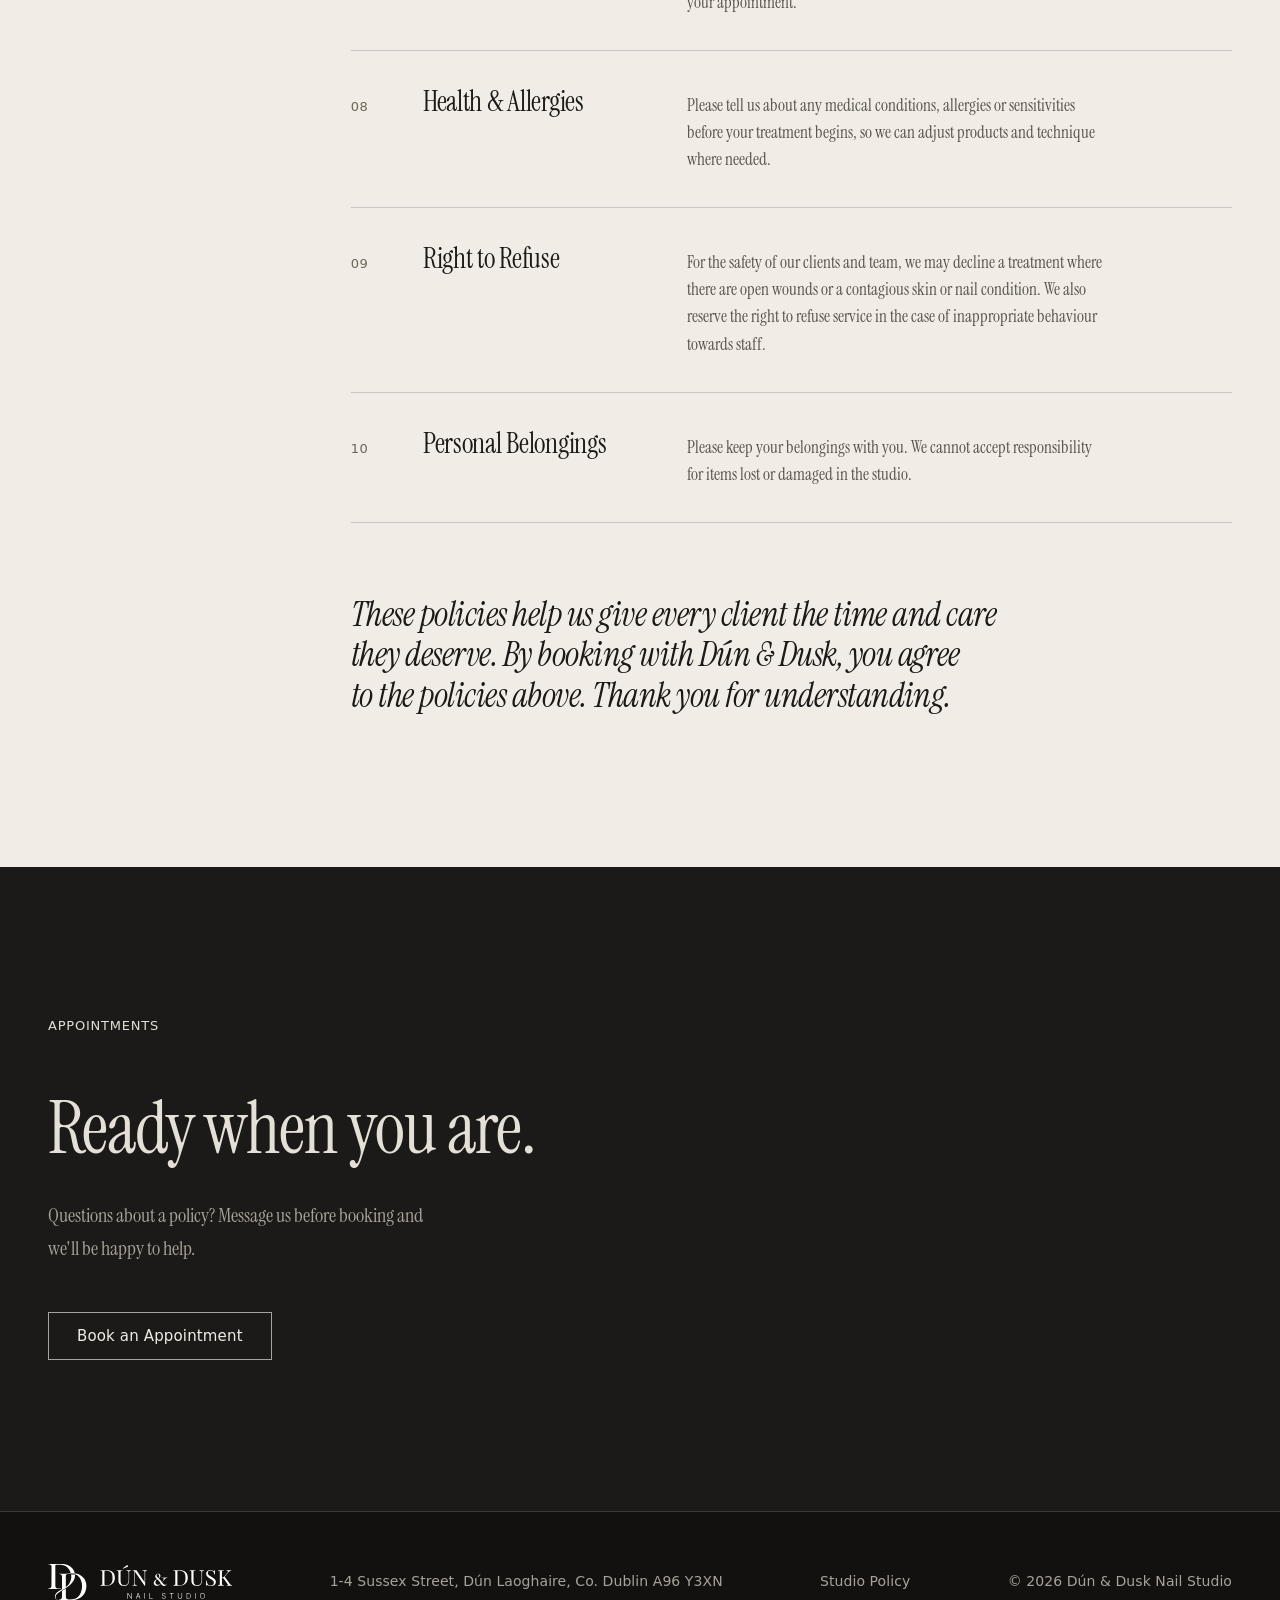
==== commit 53031e6d: "Treatwell booking, rotating hero headline, WhatsApp nudge and media refresh - Book buttons open Trea" ====
--- a/policy.html
+++ b/policy.html
@@ -15,8 +15,10 @@
   <link rel="preconnect" href="https://fonts.googleapis.com">
   <link rel="preconnect" href="https://fonts.gstatic.com" crossorigin>
   <link rel="stylesheet" href="https://fonts.googleapis.com/css2?family=Fraunces:opsz,wght@9..144,100&family=Instrument+Serif:ital@0;1&display=swap">
-  <!-- General Sans is self-hosted (see @font-face in css/styles.css) -->
-  <link rel="preload" href="assets/fonts/GeneralSans-Medium.woff2" as="font" type="font/woff2" crossorigin>
+  <!-- General Sans: Fontshare CDN -->
+  <link rel="preconnect" href="https://api.fontshare.com">
+  <link rel="preconnect" href="https://cdn.fontshare.com" crossorigin>
+  <link rel="stylesheet" href="https://api.fontshare.com/v2/css?f[]=general-sans@400,500&display=swap">
 
   <link rel="stylesheet" href="css/styles.css">
 </head>
--- a/css/styles.css
+++ b/css/styles.css
@@ -4,23 +4,9 @@
    5. Components      6. Sections   7. Motion   8. Responsive
    ========================================================= */
 
-/* ---------- 0. SELF-HOSTED FONTS ----------
-   General Sans (Fontshare, ITF Free Font License), served from our own domain
-   so no visitor data goes to a third-party font CDN. */
-@font-face {
-  font-family: "General Sans";
-  src: url("../assets/fonts/GeneralSans-Regular.woff2") format("woff2");
-  font-weight: 400;
-  font-style: normal;
-  font-display: swap;
-}
-@font-face {
-  font-family: "General Sans";
-  src: url("../assets/fonts/GeneralSans-Medium.woff2") format("woff2");
-  font-weight: 500;
-  font-style: normal;
-  font-display: swap;
-}
+/* ---------- 0. FONTS ----------
+   General Sans (Fontshare, ITF Free Font License) is loaded from the Fontshare CDN
+   in each page's <head>; Fraunces and Instrument Serif come from Google Fonts. */
 
 /* ---------- 1. DESIGN TOKENS (edit the palette here) ---------- */
 :root {
@@ -176,9 +162,8 @@
   letter-spacing: 0.005em;
   line-height: 1.4;
 }
-/* Uppercase is kept only for numbered section labels and the hero kicker */
-.section-head .label,
-.hero__kicker {
+/* Uppercase is kept only for numbered section labels */
+.section-head .label {
   font-size: var(--fs-eyebrow);
   text-transform: uppercase;
   letter-spacing: 0.06em;
@@ -432,11 +417,15 @@
   object-fit: cover;
 }
 .hero__media .ph__label { position: absolute; top: calc(var(--header-h) + var(--space-3)); left: var(--gutter); }
-.hero::after { /* legibility shade, bottom-left only */
+.hero::after { /* legibility shade: light overall dim, deeper behind the headline (bottom-left) and nav */
   content: "";
   position: absolute;
   inset: 0;
-  background: linear-gradient(to top, rgba(18, 17, 16, 0.6) 0%, rgba(18, 17, 16, 0) 55%);
+  background:
+    linear-gradient(to bottom, rgba(18, 17, 16, 0.5) 0%, rgba(18, 17, 16, 0) 24%),
+    linear-gradient(to top, rgba(18, 17, 16, 0.72) 0%, rgba(18, 17, 16, 0.2) 45%, rgba(18, 17, 16, 0) 70%),
+    linear-gradient(to right, rgba(18, 17, 16, 0.5) 0%, rgba(18, 17, 16, 0.15) 50%, rgba(18, 17, 16, 0) 75%),
+    rgba(18, 17, 16, 0.26);
   pointer-events: none;
 }
 .hero__content {
@@ -447,7 +436,6 @@
   margin-inline: auto;
   padding: 0 var(--gutter) clamp(3rem, 2rem + 5vw, 6rem);
 }
-.hero__kicker { margin-bottom: var(--space-3); color: rgba(241, 237, 230, 0.8); }
 .hero__title { max-width: 11ch; margin-bottom: var(--space-5); }
 .hero__folio {
   position: absolute;
@@ -460,16 +448,35 @@
 
 .line { display: block; overflow: hidden; padding-bottom: 0.06em; }
 .line__inner { display: block; }
+/* Hero headline: both phrases share one grid cell per line, so the box is sized
+   to the larger phrase and never shifts when they swap */
+.hero__title .line { display: grid; overflow: visible; }  /* no mask: descenders (j, y) never clip */
+.hero__title .line__inner { grid-area: 1 / 1; }
+.hero__title .line__inner--alt { visibility: hidden; }
 
 /* Studio */
 .studio { row-gap: var(--space-5); }
 .studio .grid { row-gap: var(--space-6); }
 .studio__statement { grid-column: 4 / span 8; text-wrap: pretty; }
-.studio__figure { grid-column: 2 / span 4; grid-row: 2; }
-/* Photo is shot on white: multiply lets white take on the porcelain section colour */
-.studio__img { width: 100%; height: auto; object-fit: cover; mix-blend-mode: multiply; }
+.studio__figure { grid-column: 1 / span 7; grid-row: 2; }
+/* Watercolour on paper: multiply lets the paper take on the porcelain section colour,
+   and a feathered mask dissolves the rectangle so the painting bleeds into the page */
+.studio__img {
+  width: 100%;
+  height: auto;
+  aspect-ratio: 1376 / 768;
+  object-fit: cover;
+  mix-blend-mode: multiply;
+  filter: saturate(0.72) sepia(0.08) contrast(0.96); /* muted, warm-leaning palette to sit with the porcelain/oak tones */
+  -webkit-mask-image: linear-gradient(to right, transparent 0, #000 6%, #000 94%, transparent 100%),
+                      linear-gradient(to bottom, transparent 0, #000 7%, #000 93%, transparent 100%);
+  -webkit-mask-composite: source-in;
+  mask-image: linear-gradient(to right, transparent 0, #000 6%, #000 94%, transparent 100%),
+              linear-gradient(to bottom, transparent 0, #000 7%, #000 93%, transparent 100%);
+  mask-composite: intersect;
+}
 .studio__body {
-  grid-column: 6 / -1;
+  grid-column: 9 / -1;
   grid-row: 2;
   align-self: end;
   color: var(--text-muted-on-light);
@@ -569,6 +576,7 @@
 .booking__title { margin-top: var(--space-3); }
 .booking__text { max-width: 44ch; color: var(--text-muted-on-dark); }
 .booking__cta { margin-top: var(--space-2); }
+.booking__note { color: var(--text-muted-on-dark); opacity: .8; }
 
 /* Visit */
 .visit .grid { row-gap: var(--space-5); }
@@ -634,21 +642,6 @@
   padding-block: var(--space-5);
 }
 .logo--footer { color: var(--porcelain); }
-
-/* Mobile booking bar */
-.book-bar {
-  position: fixed;
-  inset: auto 0 0 0;
-  z-index: 40;
-  display: none;
-  padding: 0.75rem var(--gutter) calc(0.75rem + env(safe-area-inset-bottom));
-  background: rgba(18, 17, 16, 0.94);
-  border-top: 1px solid var(--rule-on-dark);
-  transform: translateY(100%);
-  transition: transform var(--dur) var(--ease);
-}
-.book-bar.is-visible { transform: none; }
-.book-bar__btn { width: 100%; }
 
 /* Floating WhatsApp button: WhatsApp green with white glyph */
 .wa-float {
@@ -673,11 +666,20 @@
   border-radius: 50%;
   background: #25D366;
   color: #fff;
-  box-shadow: 0 6px 18px rgba(18, 17, 16, 0.18);
-  transition: background-color var(--dur-fast) var(--ease), color var(--dur-fast) var(--ease);
-}
+  position: relative;
+  box-shadow: 0 8px 22px rgba(18, 17, 16, 0.2), 0 0 0 0 rgba(37, 211, 102, 0);
+  transition: background-color var(--dur-fast) var(--ease), color var(--dur-fast) var(--ease),
+              scale 350ms cubic-bezier(0.34, 1.56, 0.64, 1), box-shadow 350ms var(--ease);
+}
+.wa-float__icon svg { position: relative; z-index: 1; }
 .wa-float:hover .wa-float__icon,
-.wa-float:focus-visible .wa-float__icon { background: #1DA851; color: #fff; }
+.wa-float:focus-visible .wa-float__icon {
+  background: #1DA851;
+  color: #fff;
+  scale: 1.08;
+  box-shadow: 0 12px 28px rgba(18, 17, 16, 0.24), 0 0 24px 4px rgba(37, 211, 102, 0.45);
+}
+.wa-float:active .wa-float__icon { scale: 0.95; transition-duration: 120ms; }
 
 /* "Message us" label slides out on desktop hover */
 .wa-float__label {
@@ -696,11 +698,120 @@
 .wa-float:hover .wa-float__label,
 .wa-float:focus-visible .wa-float__label { opacity: 1; transform: none; }
 
-/* Gentle float: 4px drift, switched off for reduced motion */
-.js-motion .wa-float__icon { animation: wa-drift 4.5s var(--ease) infinite alternate; }
-@keyframes wa-drift {
-  from { transform: translateY(0); }
-  to   { transform: translateY(-4px); }
+/* WhatsApp nudge bubble: a speech card above the button, tail pointing at it */
+.wa-bubble {
+  position: fixed;
+  right: var(--gutter);
+  bottom: calc(var(--gutter) + 56px + 16px);
+  z-index: 46;
+  width: min(268px, calc(100vw - 2rem));
+  background: var(--porcelain-50);
+  color: var(--ink-900);
+  border-radius: 14px 14px 4px 14px;
+  box-shadow: 0 14px 34px rgba(18, 17, 16, 0.22), 0 2px 6px rgba(18, 17, 16, 0.08);
+  opacity: 0;
+  transform: translateY(10px) scale(0.94);
+  transform-origin: bottom right;
+  transition: opacity 450ms var(--ease), transform 550ms cubic-bezier(0.34, 1.4, 0.64, 1);
+  pointer-events: none;
+}
+.wa-bubble[hidden] { display: none; }
+.wa-bubble.is-visible { opacity: 1; transform: none; pointer-events: auto; }
+.wa-bubble::after { /* tail */
+  content: "";
+  position: absolute;
+  right: 22px;
+  bottom: -7px;
+  width: 14px;
+  height: 14px;
+  background: inherit;
+  transform: rotate(45deg);
+  border-radius: 0 0 3px 0;
+}
+.wa-bubble__msg {
+  display: grid;
+  gap: 0.3rem;
+  padding: 1rem 2.5rem 1.05rem 1.1rem;
+  color: inherit;
+  text-decoration: none;
+  position: relative;
+  z-index: 1;
+}
+.wa-bubble__title { font-family: var(--font-ui); font-size: var(--fs-label); font-weight: 500; letter-spacing: 0.01em; }
+.wa-bubble__title::before { /* small green "online" dot */
+  content: "";
+  display: inline-block;
+  width: 7px;
+  height: 7px;
+  margin-right: 0.5rem;
+  border-radius: 50%;
+  background: #25D366;
+  vertical-align: 0.1em;
+}
+.wa-bubble__text { font-family: var(--font-ui); font-size: var(--fs-label); line-height: 1.45; color: var(--text-muted-on-light); }
+.wa-bubble__msg:hover .wa-bubble__text { color: var(--ink-900); }
+.wa-bubble__close {
+  position: absolute;
+  top: 0.5rem;
+  right: 0.5rem;
+  z-index: 2;
+  display: grid;
+  place-items: center;
+  width: 28px;
+  height: 28px;
+  padding: 0;
+  border: 0;
+  border-radius: 50%;
+  background: transparent;
+  color: var(--text-muted-on-light);
+  cursor: pointer;
+  transition: background-color var(--dur-fast) var(--ease), color var(--dur-fast) var(--ease);
+}
+.wa-bubble__close:hover { background: rgba(27, 26, 24, 0.07); color: var(--ink-900); }
+body.menu-open .wa-bubble { opacity: 0; pointer-events: none; }
+
+/* Invitation motion (off for reduced motion): the button bobs gently, its green
+   glow breathes, and a soft ring ripples outward every few seconds */
+.js-motion .wa-float__icon { animation: wa-float 3.2s ease-in-out infinite; }
+.js-motion .wa-float__icon::after {
+  content: "";
+  position: absolute;
+  inset: 0;
+  border-radius: 50%;
+  z-index: 0;
+  pointer-events: none;
+  animation: wa-glow 3.2s ease-in-out infinite;
+}
+.js-motion .wa-float__icon::before {
+  content: "";
+  position: absolute;
+  inset: 0;
+  border-radius: 50%;
+  background: #25D366;
+  opacity: 0;
+  z-index: 0;
+  pointer-events: none;
+  animation: wa-ring 3.2s cubic-bezier(0.22, 0.61, 0.36, 1) infinite;
+}
+/* On hover it holds still and glows, so it feels like it responded */
+.js-motion .wa-float:hover .wa-float__icon,
+.js-motion .wa-float:focus-visible .wa-float__icon { animation-play-state: paused; }
+.js-motion .wa-float:hover .wa-float__icon::before,
+.js-motion .wa-float:focus-visible .wa-float__icon::before { animation: none; }
+.js-motion .wa-float:hover .wa-float__icon::after,
+.js-motion .wa-float:focus-visible .wa-float__icon::after { animation-play-state: paused; opacity: 0; }
+@keyframes wa-float {
+  0%, 100% { transform: translateY(0); }
+  50%      { transform: translateY(-7px); }
+}
+@keyframes wa-glow {
+  0%, 100% { box-shadow: 0 0 10px 0 rgba(37, 211, 102, 0.25); }
+  50%      { box-shadow: 0 0 22px 4px rgba(37, 211, 102, 0.5); }
+}
+@keyframes wa-ring {
+  0%   { transform: scale(1);   opacity: 0.5; }
+  70%  { transform: scale(1.7); opacity: 0; }
+  100% { transform: scale(1.7); opacity: 0; }
 }
 
 /* ---------- 7. MOTION ---------- */
@@ -708,19 +819,45 @@
 .js-motion .reveal { opacity: 0; transform: translateY(8px); transition: opacity var(--dur) var(--ease), transform var(--dur) var(--ease); }
 .js-motion .reveal.is-visible { opacity: 1; transform: none; }
 
-/* Clip the media inside, not the figure: a fully clipped figure never registers with IntersectionObserver */
-.js-motion .reveal-media > :not(figcaption) { clip-path: inset(0 0 100% 0); transition: clip-path var(--dur-slow) var(--ease), transform var(--dur-slow) var(--ease); }
-.js-motion .reveal-media.is-visible > :not(figcaption) { clip-path: inset(0 0 0 0); }
+/* Images: soft fade with a slight settle (no top-down wipe, which reads as slow loading).
+   Animate the media inside, not the figure, so the figure still registers with IntersectionObserver.
+   JS only adds .is-visible once the image has actually loaded. */
+.js-motion .reveal-media > :not(figcaption) {
+  opacity: 0;
+  transform: scale(1.035);
+  transition: opacity 1100ms var(--ease), transform 1800ms var(--ease);
+}
+.js-motion .reveal-media.is-visible > :not(figcaption) { opacity: 1; transform: none; }
+.js-motion .reveal-media figcaption { opacity: 0; transition: opacity var(--dur) var(--ease) 300ms; }
+.js-motion .reveal-media.is-visible figcaption { opacity: 1; }
+.experience__media { overflow: hidden; } /* keep the settle-in scale inside the frame */
 
 /* Hero entrance */
 .js-motion .hero__media { transform: scale(1.04); transition: transform 1800ms var(--ease); }
-.js-motion .hero .line__inner { transform: translateY(105%); transition: transform var(--dur-slow) var(--ease); }
-.js-motion .hero .line:nth-child(2) .line__inner { transition-delay: 120ms; }
-.js-motion .hero__kicker,
+/* Hero headline: soft focus-pull — each line fades in, rises a touch and sharpens */
+.js-motion .hero__title .line__inner {
+  opacity: 0;
+  transform: translateY(0.3em);
+  filter: blur(10px);
+  transition: opacity 900ms var(--ease), transform 900ms var(--ease), filter 900ms var(--ease);
+  will-change: opacity, transform, filter;
+}
+.js-motion .hero__title .line:nth-child(2) .line__inner { transition-delay: 110ms; }
 .js-motion .hero__cta { opacity: 0; transition: opacity var(--dur) var(--ease) 500ms; }
 .js-motion .hero.is-loaded .hero__media { transform: none; }
-.js-motion .hero.is-loaded .line__inner { transform: none; }
-.js-motion .hero.is-loaded .hero__kicker,
+.js-motion .hero.is-loaded .line__inner.is-active { opacity: 1; transform: none; filter: none; }
+/* Rotation: outgoing drifts up and dissolves; incoming rises from below once it has gone */
+.js-motion .hero__title .line__inner--alt { visibility: visible; }
+.js-motion .hero__title .line__inner.is-out {
+  opacity: 0;
+  transform: translateY(-0.2em);
+  filter: blur(10px);
+  transition-duration: 550ms;
+}
+.js-motion .hero__title.is-cycling .line__inner.is-active { transition-delay: 280ms; }
+.js-motion .hero__title.is-cycling .line:nth-child(2) .line__inner.is-active { transition-delay: 390ms; }
+.js-motion .hero__title.is-cycling .line:nth-child(2) .line__inner.is-out { transition-delay: 80ms; }
+.js-motion .hero .line__inner.is-reset { transition: none !important; }
 .js-motion .hero.is-loaded .hero__cta { opacity: 1; }
 
 @media (prefers-reduced-motion: reduce) {
@@ -732,7 +869,7 @@
 @media (max-width: 1023px) {
   .section-head { grid-column: 1 / -1; margin-bottom: var(--space-2); }
   .studio__statement { grid-column: 1 / -1; }
-  .studio__figure { grid-column: 1 / span 7; grid-row: auto; }
+  .studio__figure { grid-column: 1 / -1; grid-row: auto; }
   .studio__body { grid-column: 1 / span 10; grid-row: auto; }
   .services__intro { grid-column: 1 / -1; }
   .services__preview { display: none; }
@@ -781,7 +918,6 @@
   .hero__folio { display: none; }
   .hero__title { max-width: 9ch; }
 
-  .studio__figure { grid-column: 1 / span 10; }
   .studio__body { grid-column: 1 / -1; max-width: 100%; }
 
   .service-index__row { grid-template-columns: 2rem minmax(0, 1fr); row-gap: 0.25rem; }
@@ -800,10 +936,9 @@
   .policy-list__item { grid-template-columns: 2rem minmax(0, 1fr); row-gap: var(--space-1); }
   .policy-list__body { grid-column: 2; }
 
-  .book-bar { display: block; }
   .wa-float { right: 1rem; bottom: 1rem; }
+  .wa-bubble { right: 1rem; bottom: calc(1rem + 56px + 14px); }
   .wa-float__label { display: none; }
-  body.book-bar-on .wa-float { bottom: calc(4.75rem + env(safe-area-inset-bottom)); } /* sit above the Book bar */
   body.menu-open .wa-float { opacity: 0; pointer-events: none; }
   .site-footer { padding-bottom: 5rem; }
 }
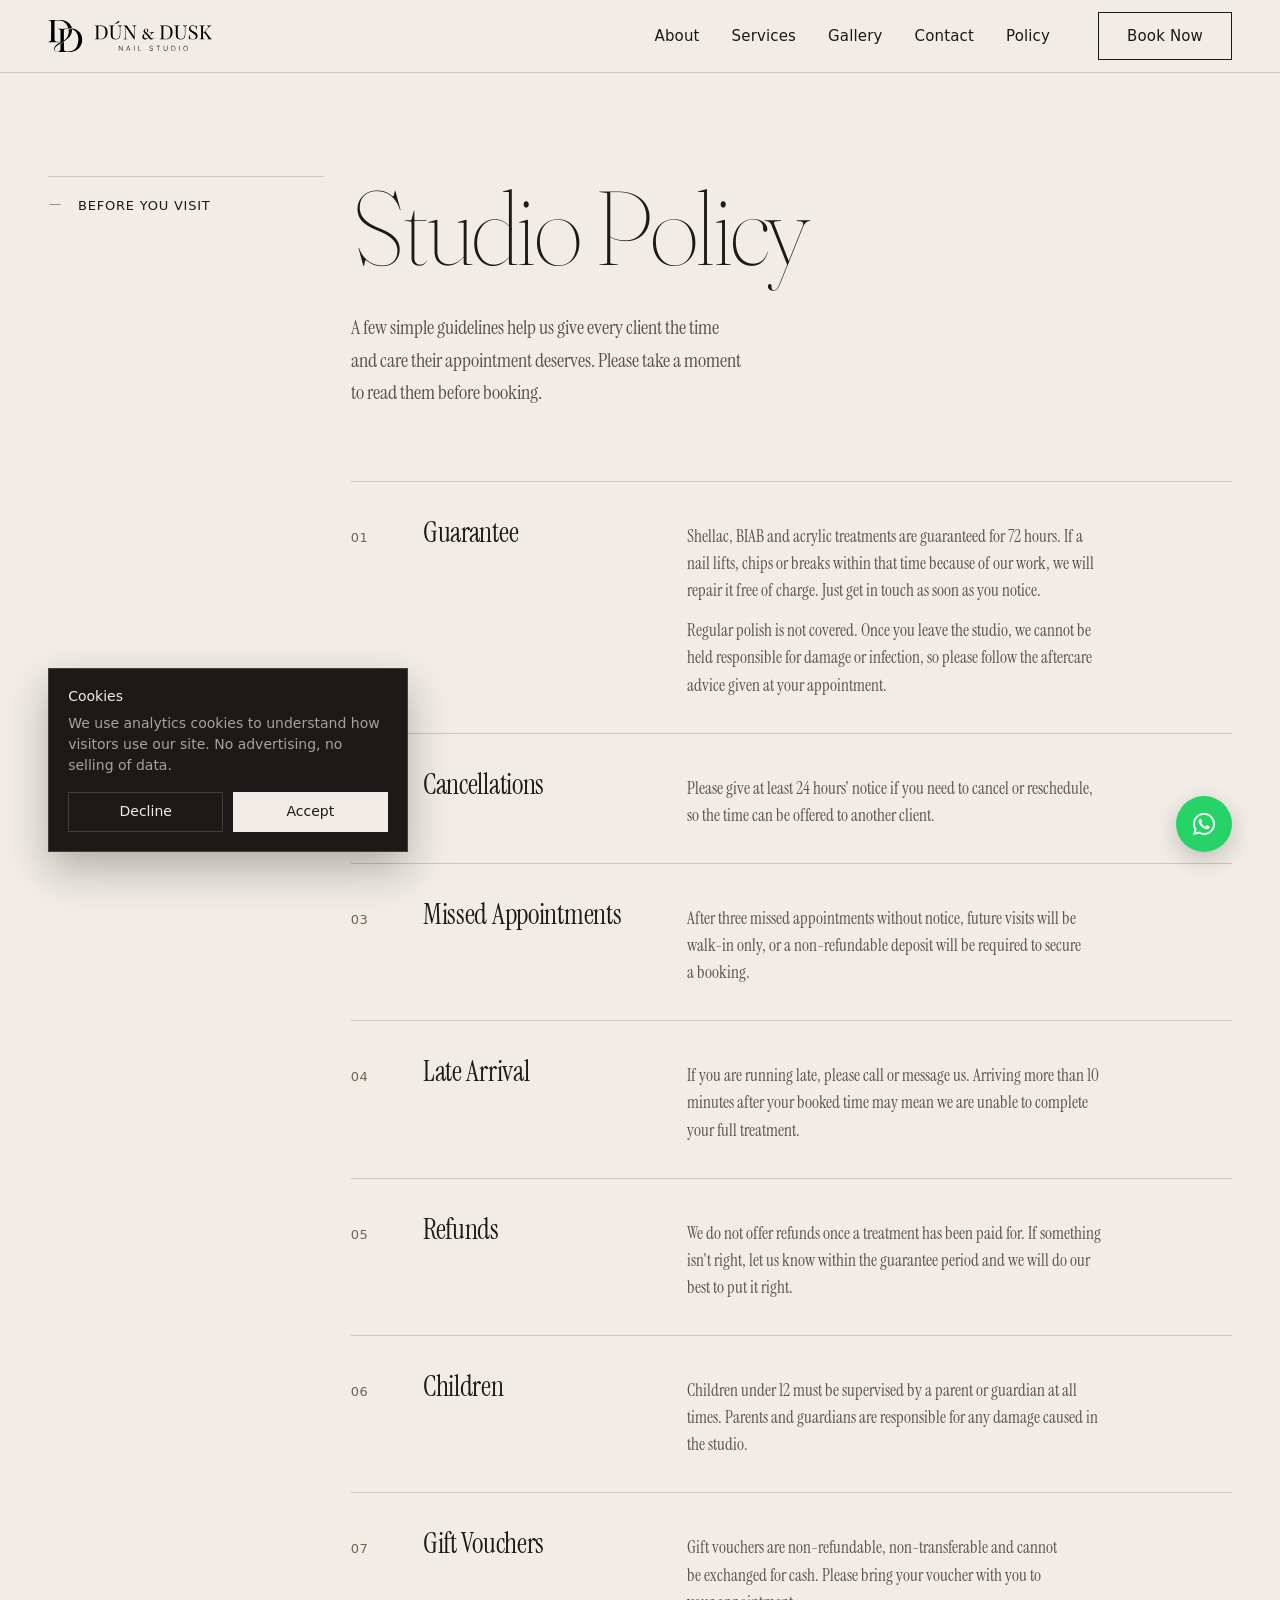
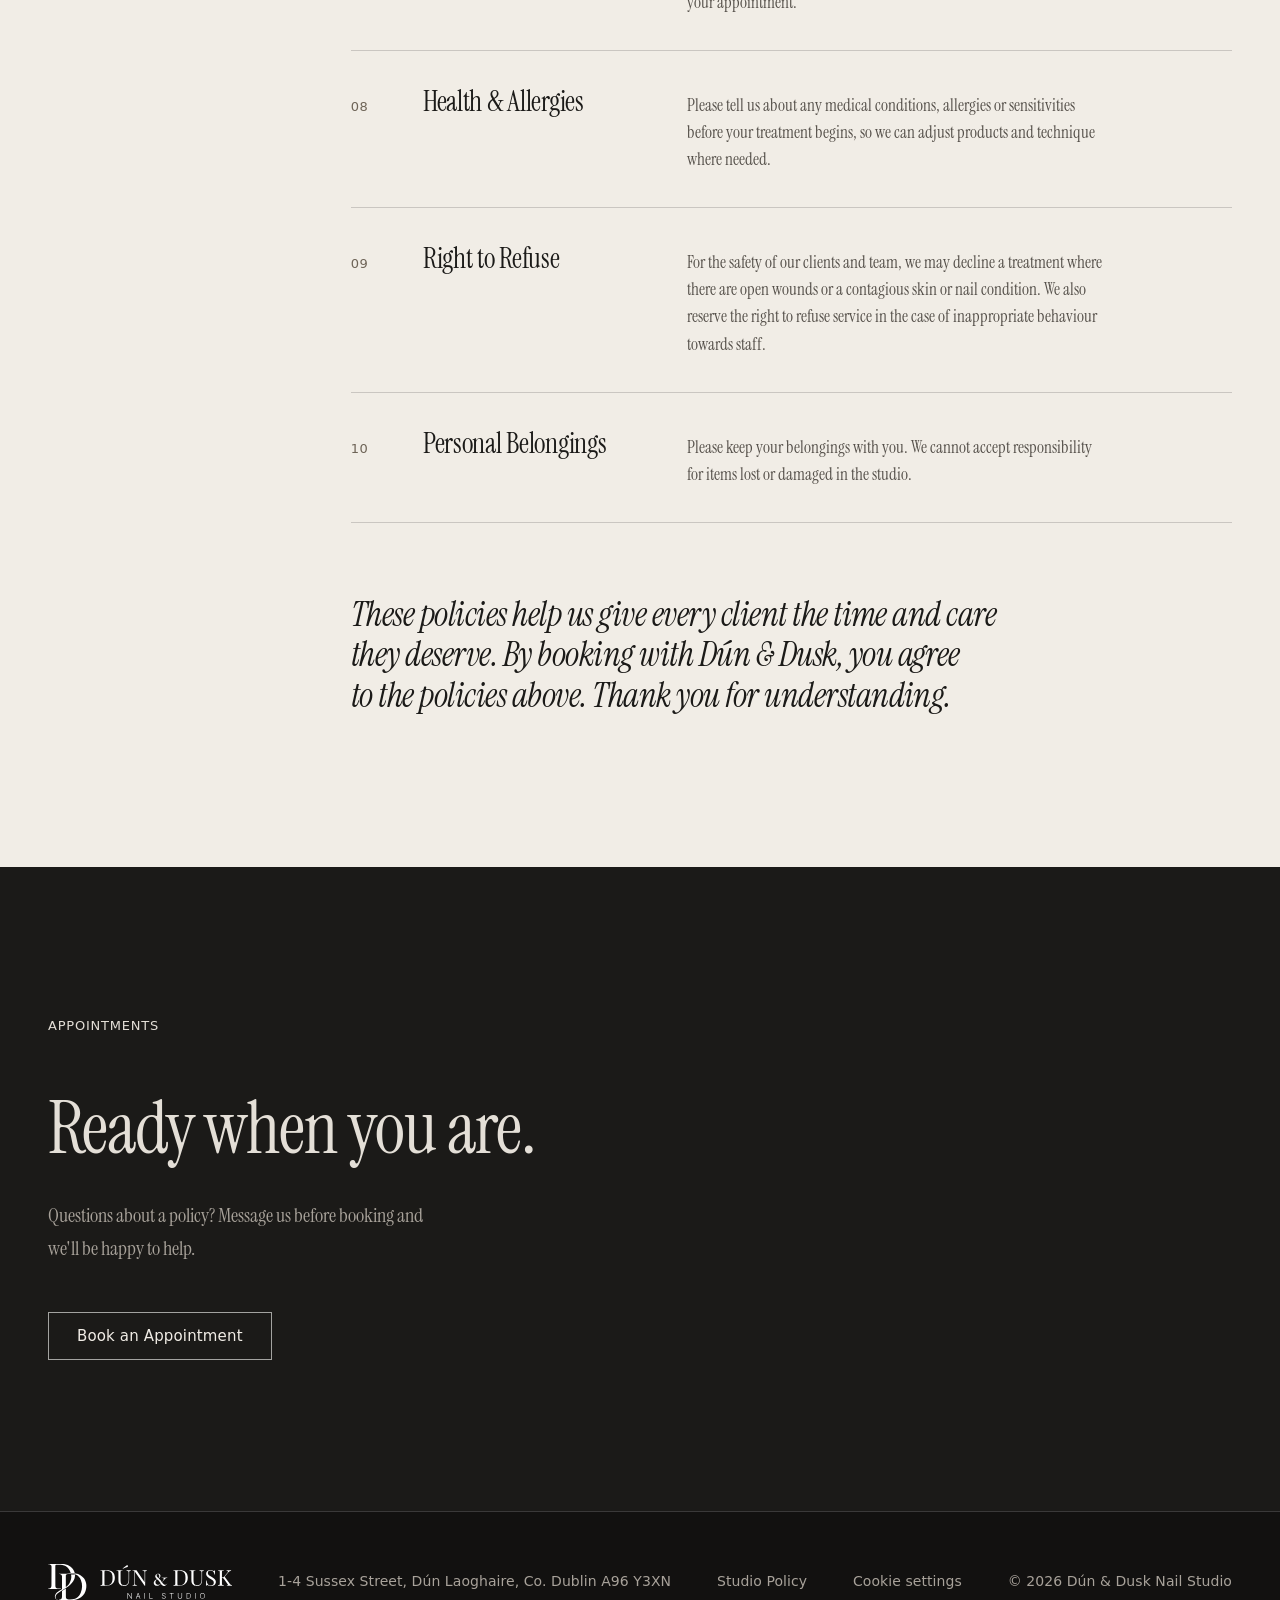
==== commit 73b4bf78: "Add Google Analytics with cookie consent and click tracking - GA4 (G-N6WZWYYN43) on all pages with C" ====
--- a/policy.html
+++ b/policy.html
@@ -3,6 +3,24 @@
 <head>
   <meta charset="utf-8">
   <meta name="viewport" content="width=device-width, initial-scale=1">
+
+  <!-- Google tag (gtag.js): Google Analytics 4 with Consent Mode v2.
+       Analytics cookies stay off until the visitor accepts in the cookie banner (js/main.js). -->
+  <script>
+    window.dataLayer = window.dataLayer || [];
+    function gtag(){dataLayer.push(arguments);}
+    var ddConsent = null;
+    try { ddConsent = localStorage.getItem('dd-consent'); } catch (e) {}
+    gtag('consent', 'default', {
+      analytics_storage: ddConsent === 'granted' ? 'granted' : 'denied',
+      ad_storage: 'denied',
+      ad_user_data: 'denied',
+      ad_personalization: 'denied'
+    });
+    gtag('js', new Date());
+    gtag('config', 'G-N6WZWYYN43');
+  </script>
+  <script async src="https://www.googletagmanager.com/gtag/js?id=G-N6WZWYYN43"></script>
 
   <title>Studio Policy | Dún &amp; Dusk Nail Studio, Dún Laoghaire</title>
   <meta name="description" content="Booking, cancellation, guarantee and visit policies for Dún &amp; Dusk Nail Studio in Dún Laoghaire. Please read before your appointment.">
@@ -185,6 +203,7 @@
       </a>
       <p class="label site-footer__folio">1-4 Sussex Street, Dún Laoghaire, Co. Dublin A96 Y3XN</p>
       <a class="label plain-link site-footer__link" href="policy.html" aria-current="page">Studio Policy</a>
+      <button class="label plain-link site-footer__link site-footer__btn" type="button" data-cookie-settings>Cookie settings</button>
       <p class="label site-footer__copy">© <span data-year></span> Dún &amp; Dusk Nail Studio</p>
     </div>
   </footer>
--- a/css/styles.css
+++ b/css/styles.css
@@ -342,6 +342,64 @@
   color: var(--ink-900);
   border-bottom-color: var(--rule-on-light);
 }
+/* Promo bar: slim strip above the nav, part of the fixed header */
+:root { --promo-h: 36px; }
+html.has-promo { scroll-padding-top: calc(var(--header-h) + var(--promo-h)); }
+.promo {
+  position: relative;
+  display: flex;
+  align-items: center;
+  justify-content: center;
+  height: var(--promo-h);
+  padding-inline: 2.75rem;
+  background: var(--ink-900);
+  color: var(--porcelain-dim);
+  font-family: var(--font-ui);
+  font-size: 0.8125rem;
+  letter-spacing: 0.02em;
+}
+.promo[hidden] { display: none; }
+.promo__link {
+  display: inline-flex;
+  align-items: center;
+  gap: 0.9rem;
+  color: inherit;
+  text-decoration: none;
+  white-space: nowrap;
+}
+.promo__text { font-weight: 500; color: var(--porcelain); }
+.promo__cta {
+  padding-left: 0.9rem;
+  border-left: 1px solid var(--rule-on-dark);
+  color: var(--text-muted-on-dark);
+  transition: color var(--dur-fast) var(--ease);
+}
+.promo__link:hover .promo__cta,
+.promo__link:focus-visible .promo__cta { color: var(--porcelain); }
+.promo__close {
+  position: absolute;
+  right: calc(var(--gutter) - 0.5rem);
+  top: 50%;
+  translate: 0 -50%;
+  display: grid;
+  place-items: center;
+  width: 32px;
+  height: 32px;
+  padding: 0;
+  border: 0;
+  border-radius: 50%;
+  background: transparent;
+  color: var(--text-muted-on-dark);
+  cursor: pointer;
+  transition: color var(--dur-fast) var(--ease), background-color var(--dur-fast) var(--ease);
+}
+.promo__close:hover { color: var(--porcelain); background: rgba(241, 237, 230, 0.08); }
+body.menu-open .promo { visibility: hidden; }
+@media (max-width: 479px) {
+  .promo { padding-inline: 1rem 2.5rem; }
+  .promo__cta-long { display: none; } /* "Claim →" on small phones */
+}
+
 .site-header__inner {
   max-width: var(--max-width);
   margin-inline: auto;
@@ -642,6 +700,49 @@
   padding-block: var(--space-5);
 }
 .logo--footer { color: var(--porcelain); }
+
+.site-footer__btn { padding: 0; border: 0; background-color: transparent; color: inherit; cursor: pointer; }
+
+/* Cookie consent card: bottom-left, clear of the WhatsApp button */
+.consent {
+  position: fixed;
+  left: var(--gutter);
+  bottom: var(--gutter);
+  z-index: 60;
+  width: min(360px, calc(100vw - 2rem));
+  padding: 1.1rem 1.2rem 1.2rem;
+  background: var(--ink-900);
+  color: var(--porcelain-dim);
+  border: 1px solid var(--rule-on-dark);
+  box-shadow: 0 18px 40px rgba(18, 17, 16, 0.28);
+  font-family: var(--font-ui);
+  font-size: var(--fs-label);
+  line-height: 1.5;
+  opacity: 0;
+  transform: translateY(12px);
+  transition: opacity 450ms var(--ease), transform 450ms var(--ease);
+}
+.consent.is-visible { opacity: 1; transform: none; }
+.consent__title { margin: 0 0 0.35rem; color: var(--porcelain); font-weight: 500; }
+.consent__text { margin: 0 0 1rem; color: var(--text-muted-on-dark); }
+.consent__actions { display: flex; gap: 0.6rem; }
+.consent__btn {
+  flex: 1;
+  min-height: 40px;
+  padding: 0.5rem 1rem;
+  font: inherit;
+  font-weight: 500;
+  cursor: pointer;
+  border: 1px solid var(--rule-on-dark);
+  background: transparent;
+  color: var(--porcelain);
+  transition: background-color var(--dur-fast) var(--ease), color var(--dur-fast) var(--ease), border-color var(--dur-fast) var(--ease);
+}
+.consent__btn:hover { border-color: var(--porcelain); }
+.consent__btn--primary { background: var(--porcelain); color: var(--ink-900); border-color: var(--porcelain); }
+.consent__btn--primary:hover { background: var(--porcelain-dim); }
+/* Keep the WhatsApp button and its bubble clear of the banner on phones */
+body.consent-open .wa-bubble { display: none; }
 
 /* Floating WhatsApp button: WhatsApp green with white glyph */
 .wa-float {
@@ -938,6 +1039,8 @@
 
   .wa-float { right: 1rem; bottom: 1rem; }
   .wa-bubble { right: 1rem; bottom: calc(1rem + 56px + 14px); }
+  .consent { left: 1rem; right: 1rem; bottom: 1rem; width: auto; }
+  body.consent-open .wa-float { opacity: 0; pointer-events: none; }
   .wa-float__label { display: none; }
   body.menu-open .wa-float { opacity: 0; pointer-events: none; }
   .site-footer { padding-bottom: 5rem; }
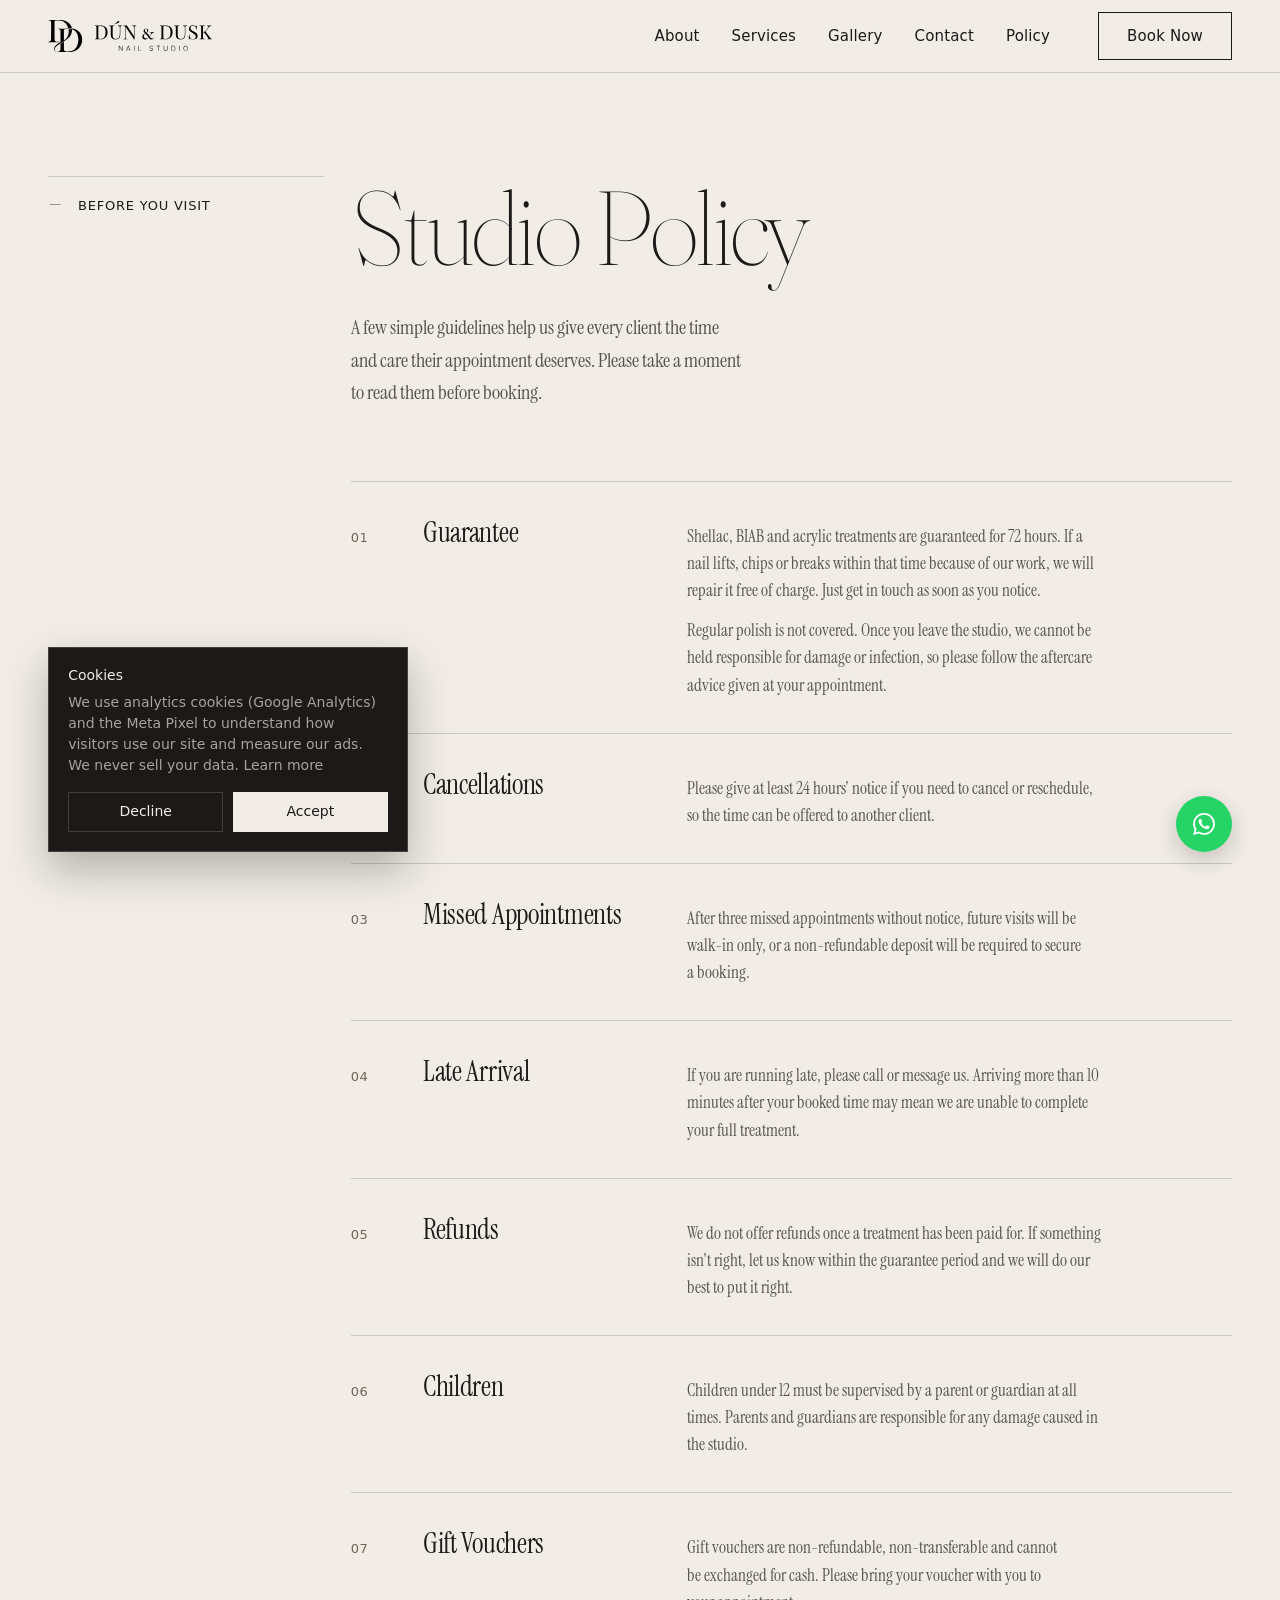
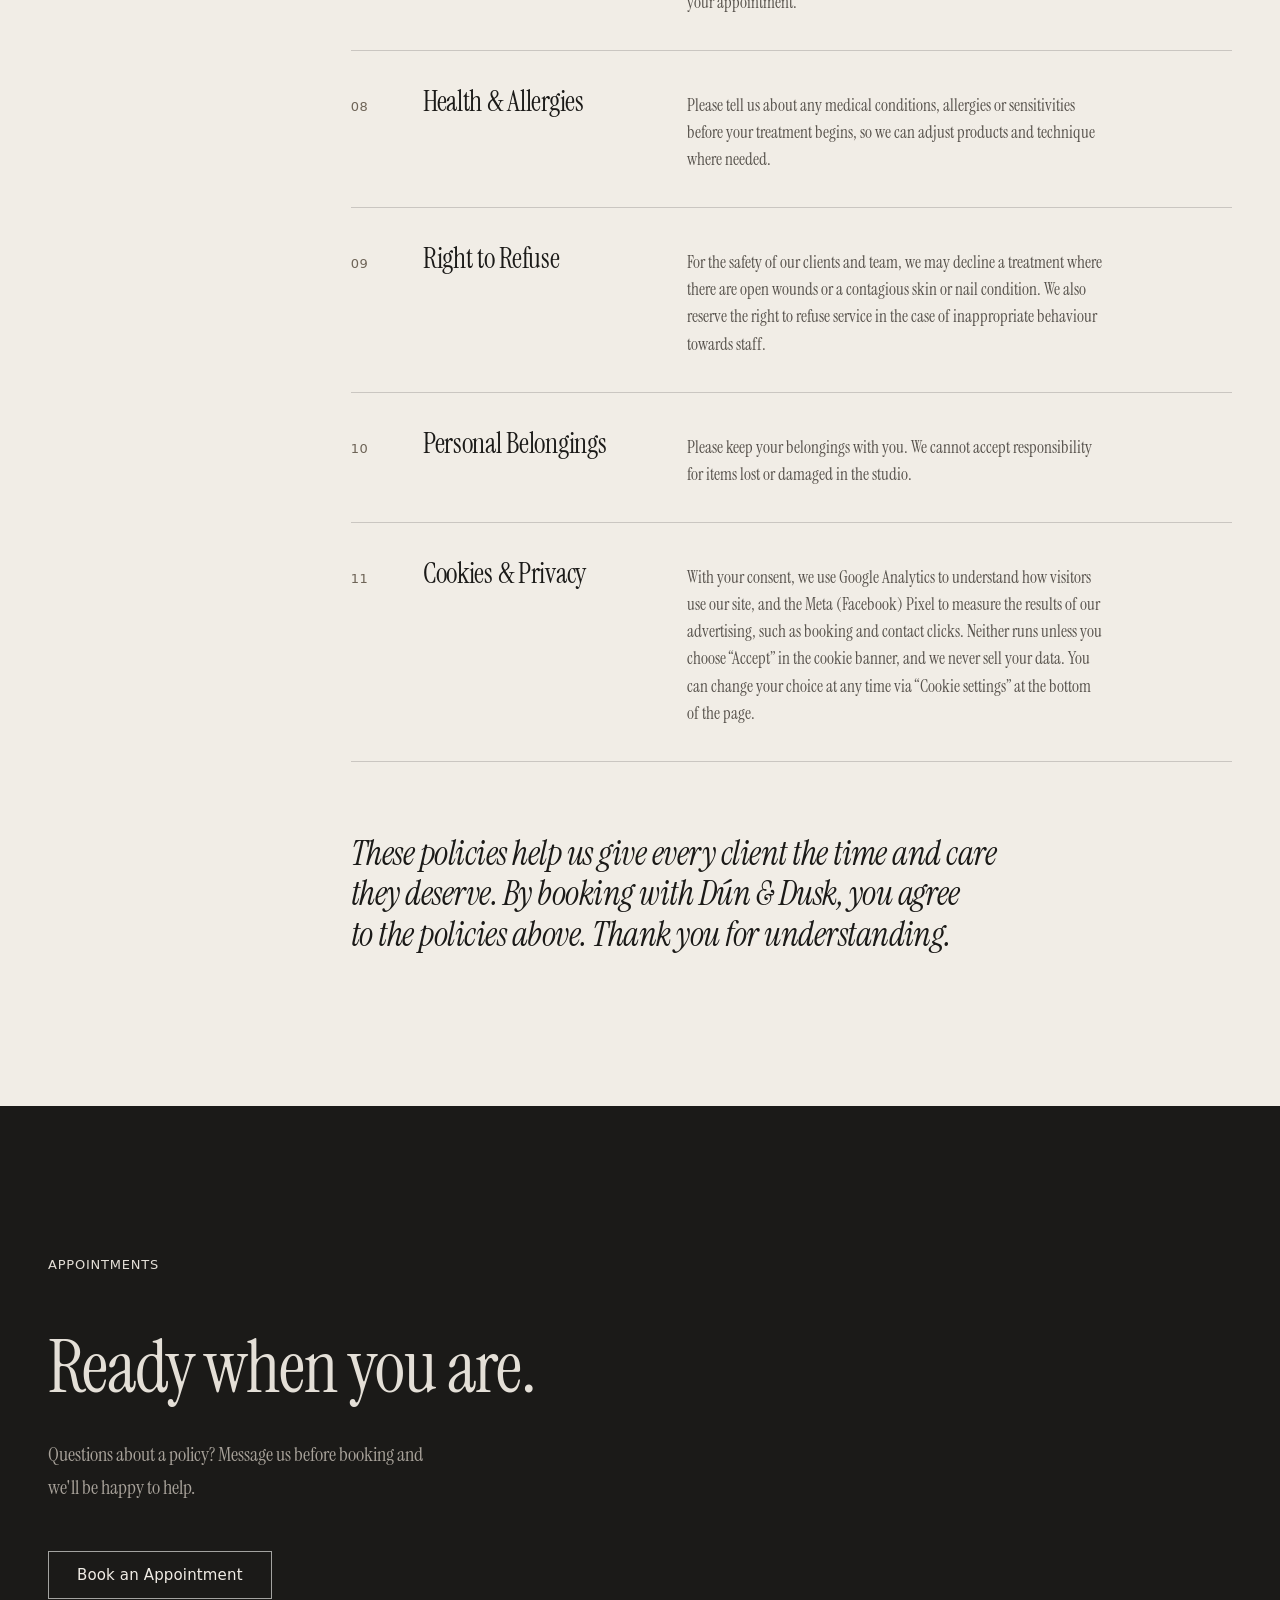
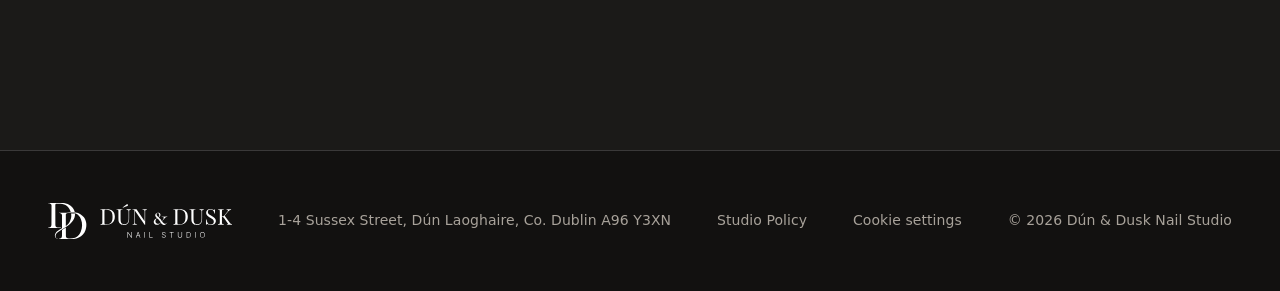
==== commit e65be3d9: "Add Meta Pixel with cookie consent and booking click events Co-Authored-By: Claude Opus 5.5 <noreply" ====
--- a/policy.html
+++ b/policy.html
@@ -176,6 +176,14 @@
               <p>Please keep your belongings with you. We cannot accept responsibility for items lost or damaged in the studio.</p>
             </div>
           </li>
+
+          <li class="policy-list__item reveal" id="cookies">
+            <span class="policy-list__num">11</span>
+            <h2 class="policy-list__title">Cookies &amp; Privacy</h2>
+            <div class="policy-list__body">
+              <p>With your consent, we use Google Analytics to understand how visitors use our site, and the Meta (Facebook) Pixel to measure the results of our advertising, such as booking and contact clicks. Neither runs unless you choose “Accept” in the cookie banner, and we never sell your data. You can change your choice at any time via “Cookie settings” at the bottom of the page.</p>
+            </div>
+          </li>
         </ol>
 
         <p class="display-sm policy__agree reveal">These policies help us give every client the time and care they deserve. By booking with Dún &amp; Dusk, you agree to the policies above. Thank you for understanding.</p>
